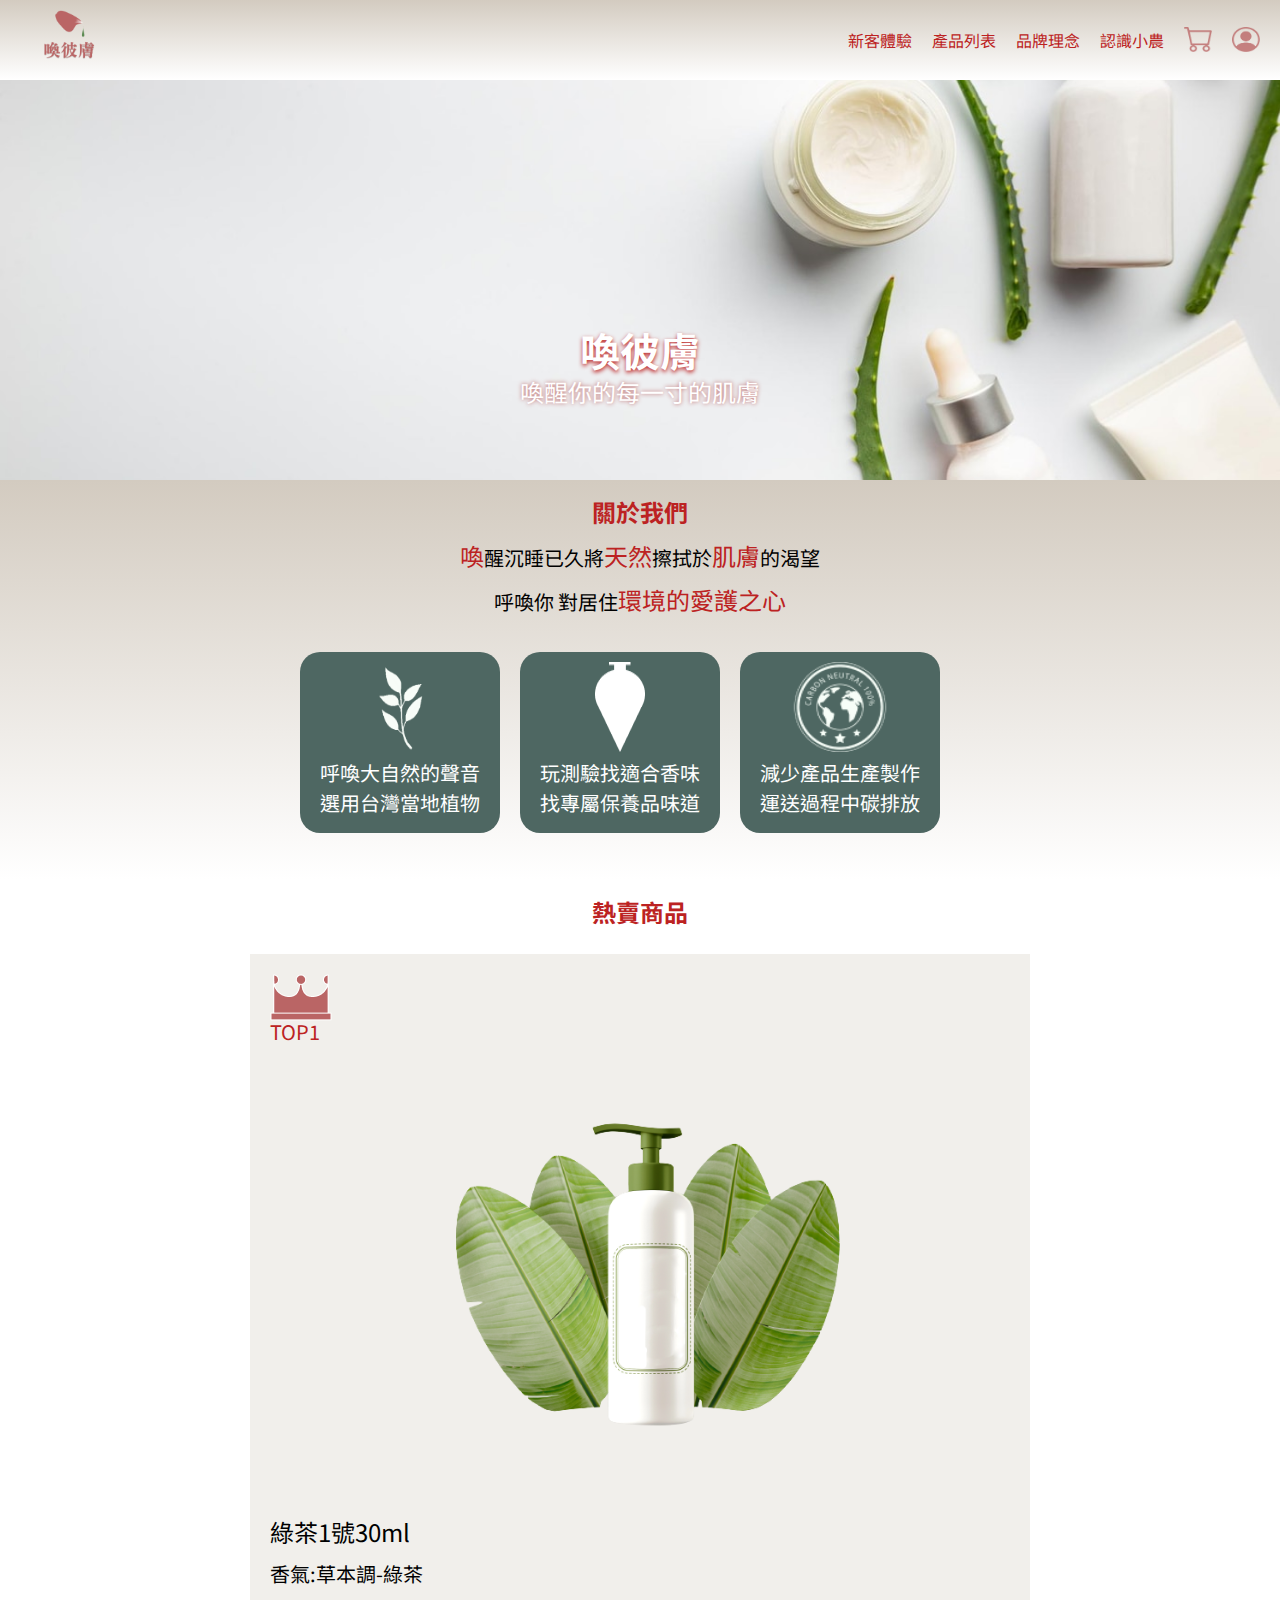
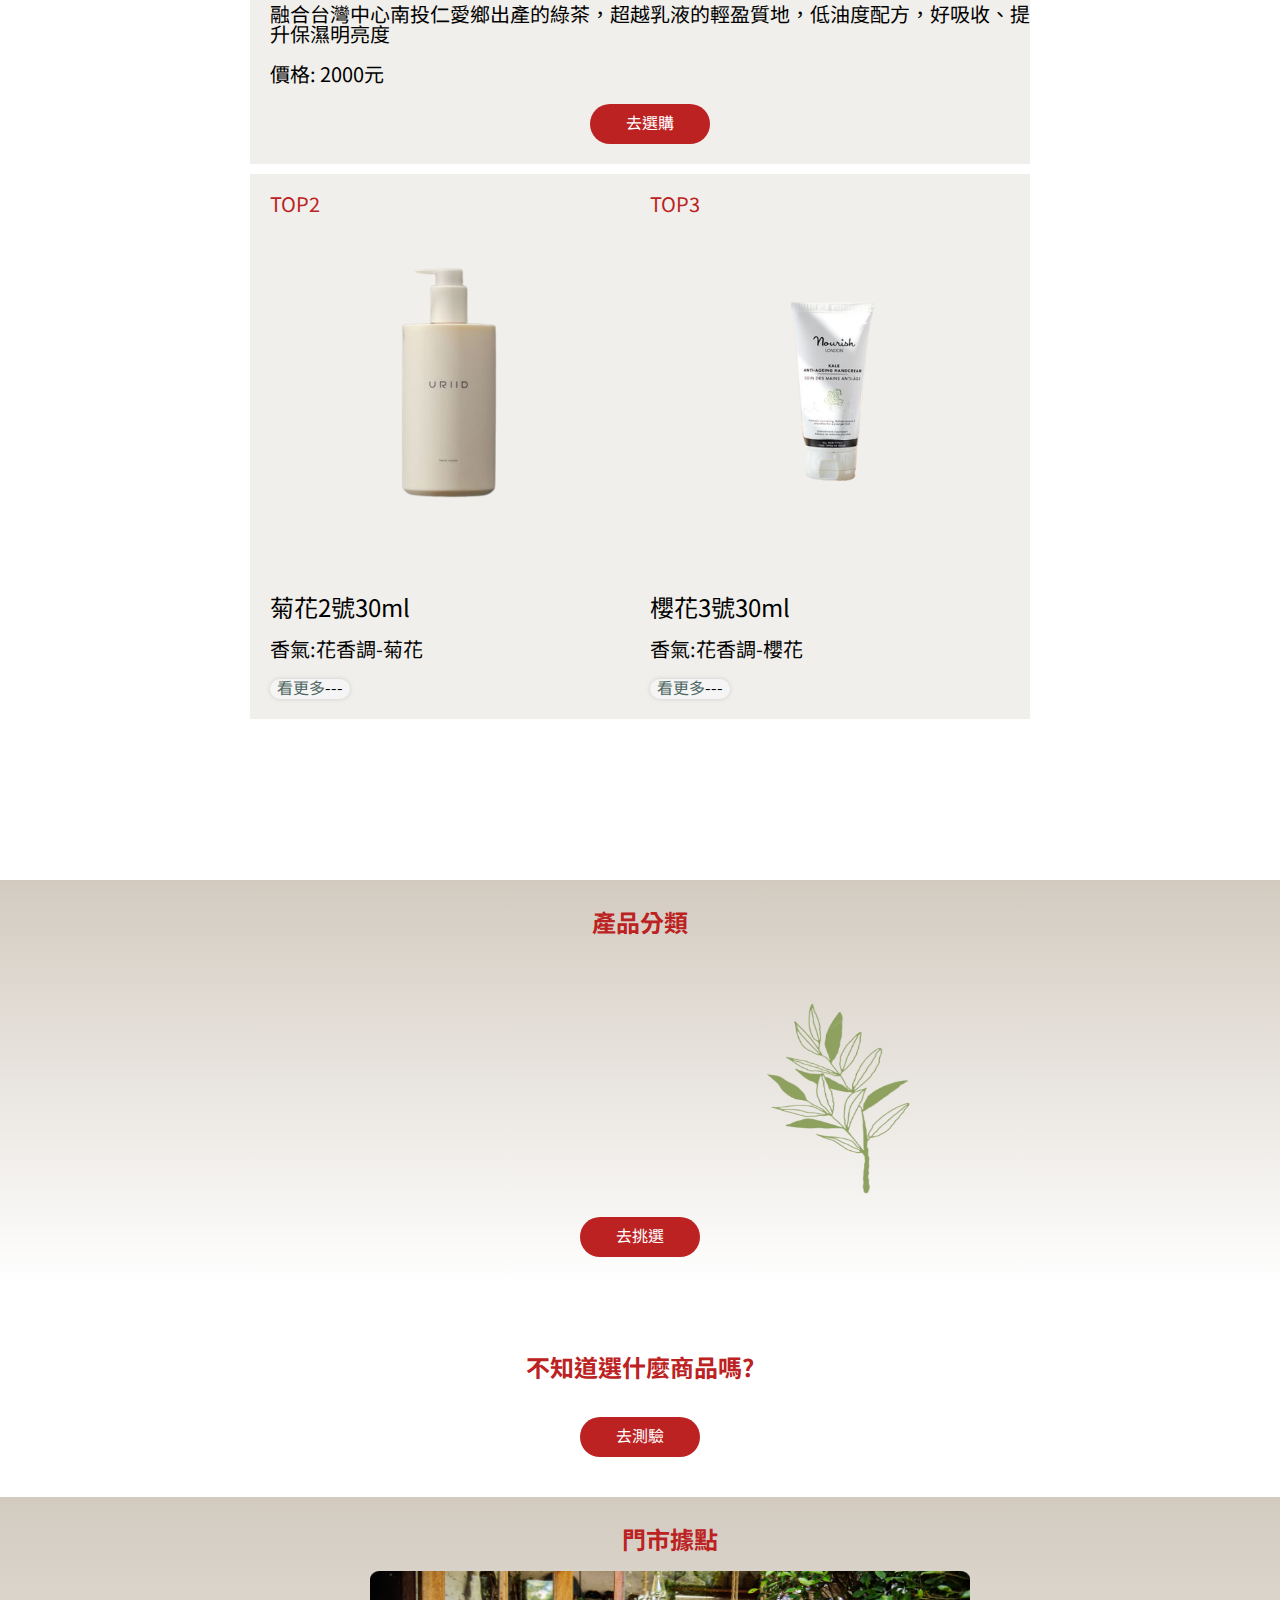
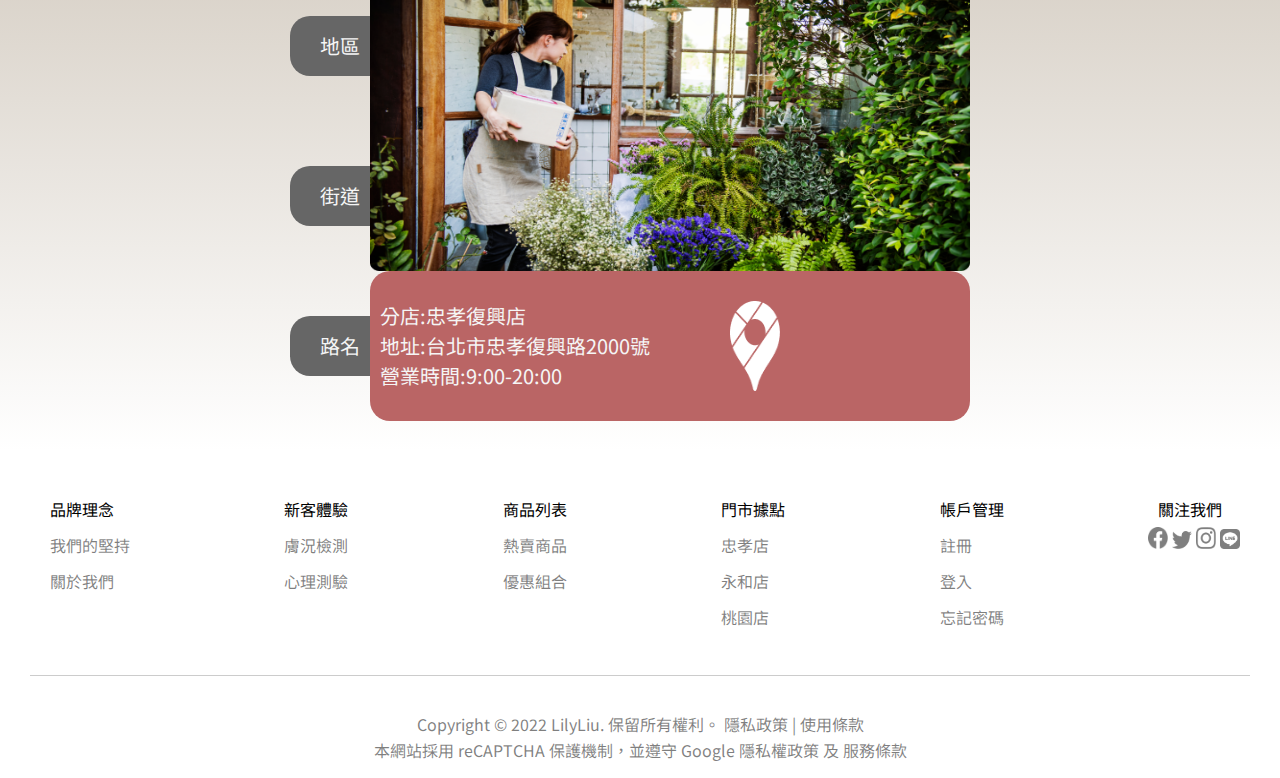
==== index.html @ cbb551f4 "upload index.html again." ====
<!DOCTYPE html>
<html lang="en">
<head>
    <meta charset="UTF-8">
    <meta http-equiv="X-UA-Compatible" content="IE=edge">
    <meta name="viewport" content="width=device-width, initial-scale=1.0">
    <title>喚彼膚|喚醒你的每一寸的肌膚</title>

    <link rel="stylesheet" href="mainpage.css">
    <link rel="stylesheet" href="reset.css">
    <link href="https://cdn.jsdelivr.net/npm/bootstrap@5.2.1/dist/css/bootstrap.min.css" rel="stylesheet" integrity="sha384-iYQeCzEYFbKjA/T2uDLTpkwGzCiq6soy8tYaI1GyVh/UjpbCx/TYkiZhlZB6+fzT" crossorigin="anonymous">
    <link rel="stylesheet" href="https://cdnjs.cloudflare.com/ajax/libs/OwlCarousel2/2.3.4/assets/owl.carousel.min.css" integrity="sha512-tS3S5qG0BlhnQROyJXvNjeEM4UpMXHrQfTGmbQ1gKmelCxlSEBUaxhRBj/EFTzpbP4RVSrpEikbmdJobCvhE3g==" crossorigin="anonymous" referrerpolicy="no-referrer" /> 
    <link rel="stylesheet" href="https://cdnjs.cloudflare.com/ajax/libs/OwlCarousel2/2.3.4/assets/owl.theme.default.min.css" integrity="sha512-OTcub78R3msOCtY3Tc6FzeDJ8N9qvQn1Ph49ou13xgA9VsH9+LRxoFU6EqLhW4+PKRfU+/HReXmSZXHEkpYoOA==" crossorigin="anonymous" referrerpolicy="no-referrer" />
    <link rel="stylesheet" href="css_var.css">
    
   

</head>
<body>
    <!--header-->
    <header class="fixed_header">
        <nav class="nav">
            <div class="nav_menu">
                <ul class="nav_list">
                    <div class="wrap">
                        <a href="mainpage.html" class="nav_logo">
                            <img src="img/mainPage/logo.png" alt="logo"></a>
                    </div>
                    <div class="wrap">
                        <li class="nav_item"><a href="#">新客體驗</a></li>
                        <li class="nav_item"><a href="#">產品列表</a></li>
                        <li class="nav_item"><a href="#">品牌理念</a></li>
                        <li class="nav_item"><a href="#">認識小農</a></li>
                        <li class="nav_item"><a href=""><img src="img/mainPage/cart.png" alt=""></a></li>
                        <li class="nav_item"><a href=""><img src="img/mainPage/member.png" alt=""></a></li>
                    </div>
                </ul>
            </div>
        </nav>
    </header>
    
    <!-- banner-->
    <div class="banner">
        <img src="img/mainPage/banner_1.jpg" alt="banner">
        <h1>喚彼膚</h1>
        <p>喚醒你的每一寸的肌膚</p>
    </div>
    <!-- <div id="carouselExampleControls" class="carousel slide" data-bs-ride="carousel">
        <div class="carousel-inner">
          <div class="carousel-item active">
            <img src="..." class="d-block w-100" alt="...">
          </div>
          <div class="carousel-item">
            <img src="..." class="d-block w-100" alt="...">
          </div>
          <div class="carousel-item">
            <img src="..." class="d-block w-100" alt="...">
          </div>
        </div>
        <button class="carousel-control-prev" type="button" data-bs-target="#carouselExampleControls" data-bs-slide="prev">
          <span class="carousel-control-prev-icon" aria-hidden="true"></span>
          <span class="visually-hidden">Previous</span>
        </button>
        <button class="carousel-control-next" type="button" data-bs-target="#carouselExampleControls" data-bs-slide="next">
          <span class="carousel-control-next-icon" aria-hidden="true"></span>
          <span class="visually-hidden">Next</span>
        </button>
      </div> -->
    <!--about-->
    <article class="about">
        <div class="card_group">
            <div class="cards_title">
                <h2>關於我們</h2>
                <p><span>喚</span>醒沉睡已久將<span>天然</span>擦拭於<span>肌膚</span>的渴望</p>
                <p>呼喚你 對居住<span>環境的愛護之心</span></p>
            </div>
            <div class="cards_details">
                <div class="cards">
                    <img src="img/mainPage/leaf1.png" alt="leaf">
                    <p>呼喚大自然的聲音</p>
                    <p>選用台灣當地植物</p>
                </div>
                <div class="cards">
                    <img src="img/mainPage/bottle.png" alt="bottle">
                    <p>玩測驗找適合香味</p>
                    <p>找專屬保養品味道</p>
                    
                </div>
                <div class="cards">
                    <img src="img/mainPage/carbon_icon.png" alt="carbon_icon">
                    <p>減少產品生產製作</p>
                    <p>運送過程中碳排放</p>
                </div>
            </div>
        </div>
    </article>
    
    <!--best_seller_product-->
    <article class="best_seller_product">
        <div class="product_group">
            <div class="product-title">
                <h2>熱賣商品</h2>
            </div>
            <div class="products">
                <div class="products_item">
                    <div class="product">
                        <div class="top1_pic"><img src="img/mainPage/top1_icon.png" alt=""></div>
                        <span class="tag">TOP1</span>
                        <div class="full_width_product_pic"><img src="img/mainPage/top1_product.png" alt=""></div>
                        <div class="item_text">
                            <div class="text_title">綠茶1號30ml</div>
                            <div class="text_category">香氣:草本調-綠茶</div>
                            <div class="text_description">融合台灣中心南投仁愛鄉出產的綠茶，超越乳液的輕盈質地，低油度配方，好吸收、提升保濕明亮度</div>
                            <div class="price">價格: 2000元</div>
                        </div>
                        <div class="button_primary"><a href="">去選購</a></div>
                    </div>
                </div>
                <div class="products_item wrap">
                    <div class="product">
                        <span class="tag">TOP2</span>
                        <div class="product_pic"><img src="img/mainPage/top2_product.png" alt=""></div>
                        <div class="item_text">
                            <div class="text_title">菊花2號30ml</div>
                            <div class="text_category">香氣:花香調-菊花</div>
                        </div>
                        <div class="button_secondary"><a href="">看更多</a></div>
                    </div>
                    <div class="product">
                        <span class="tag">TOP3</span>
                        <div class="product_pic"><img src="img/mainPage/top3_product.png" alt=""></div>
                        <div class="item_text">
                            <div class="text_title">櫻花3號30ml</div>
                            <div class="text_category">香氣:花香調-櫻花</div>
                        </div>
                        <div class="button_secondary"><a href="">看更多</a></div>
                    </div>
                </div>
            </div>
        </div>
    </article>

    <!--product_category-->
    <section class="category_group">
        <h2 class="category_title">產品分類</h2>
        <div class="product_category">
            <div class="box category_flower">
                <img src="img/mainPage/flower.png" alt="">
                <div class="txt">
                    <a href="mainpage.html">
                        <div class="title">花香調</div>
                        <p>玫瑰花、菊花、櫻花、桂花等等</p>
                    </a>
                </div>
            </div>
            <div class="box category_orange">
                <img src="img/mainPage/orange.png" alt="">
                <div class="txt">
                    <a href="">
                        <div class="title">柑橘調</div>
                        <p>橘子、葡萄柚、佛手柑與檸檬</p>
                    </a>
                </div>
            </div>
            <div class="box category_trunk">
                <img src="img/mainPage/trunk.png" alt="">
                <div class="txt">
                    <a href="">
                        <div class="title">木質調</div>
                        <p>乳香、沒藥、安息香</p>
                    </a>
                 </div>         
           </div>
            <div class="box category_herbal">
                <img src="img/mainPage/herbal.png" alt="">
                <div class="txt">
                    <a href="">
                        <div class="title">草本調</div>
                        <p>迷迭香、玫瑰草、薄荷草等等</p>
                    </a>
                </div>
            </div>
        </div>
        <div class="select">
            <div class="button_primary"><a href="">去挑選</a></div>  
        </div>
    </section>
      <!--product_category_bottomspace-->
    <div class="space">
        <h2>不知道選什麼商品嗎?</h2>  
    </div>
    <!--psychological_test-->
    <div class="owl-carousel owl-theme">
        <div class="item">
            <a href="">
                <img src="img/mainPage/test.jpg" alt="">
                <h3>如果朋友約你出去玩你會選擇?</h3>
            </a>
        </div>
        <div class="item">
            <a href="">
                <img src="img/mainPage/love_people.jpg" alt="">
                <h3>如果要跟喜歡的人出去會想給對方什麼樣的感覺?</h3>
            </a>
        </div>
        <div class="item">
            <a href="">
                <img src="img/mainPage/city_night.jpg" alt="">
            <h3>如果前面一片美景你覺得是看到什麽?</h3>
        </a>
        </div>
    </div>
    <div class="test">
        <div class="button_primary"><a href="">去測驗</a></div> 
    </div>
    <!-- store_location -->
    <div class="store_location_list">
        <h2>門市據點</h2>
        <div class="store_location">
            <div class="tag region">地區</div>
            <div class="tag street">街道</div>
            <div class="tag road">路名</div>
            <div class="pic"><img src="img/mainPage/store_photo.png" alt=""></div>
            <div class="address">
                <div class="wrap">
                    <p>分店:忠孝復興店</p>
                    <p>地址:台北市忠孝復興路2000號</p>
                    <p>營業時間:9:00-20:00</p>
                </div>
                <div class="pic">
                    <img src="img/mainPage/google map.png" alt="">
                </div>
            </div>
        </div>
    </div>

    <!-- footer -->
    <footer>
        <div class="footer_wrap">
            <div class="brand_core">
                <div class="title">品牌理念</div>
                <div class=""><a href="">我們的堅持</a></div>
                <div class=""><a href="">關於我們</a></div>
            </div>
            <div class="new_customer">
                <div class="title">新客體驗</div>
                <div class=""><a href="new_customer_page.html">膚況檢測</a></div>
                <div class=""><a href="new_customer_page.html">心理測驗</a></div>
            </div>
            <div class="product_list">
                <div class="title">商品列表</div>
                <div class=""><a href="">熱賣商品</a></div>
                <div class=""><a href="">優惠組合</a></div>
            </div>
            <div class="store_info">
                <div class="title">門市據點</div>
                <div class=""><a href="">忠孝店</a></div>
                <div class=""><a href="">永和店</a></div>
                <div class=""><a href="">桃園店</a></div>
            </div>
            <div class="account">
                <div class="title">帳戶管理</div>
                <div class=""><a href="">註冊</a></div>
                <div class=""><a href="">登入</a></div>
                <div class=""><a href="">忘記密碼</a></div>
            </div>
            <div class="follow_us">
                <div class="">關注我們</div>
                <img src="img/mainPage/facebook _icon.png">
                <img src="img/mainPage/twitter_ icon.png">
                <img src="img/mainPage/instagram_icon.png">
                <img src="img/mainPage/line_icon.png">
            </div>
        </div>
        <div class="footer2_wrap">
            <span class="copyright">Copyright © 2022 LilyLiu. 保留所有權利。</span>
            <span class="privacy">隱私政策</span>
            <span class="rule">使用條款</span>
            <div class=""><a href="">本網站採用 reCAPTCHA 保護機制，並遵守 Google 隱私權政策 及 服務條款</a></div>
        </div>
    </footer>
    
    
    <script src="https://cdnjs.cloudflare.com/ajax/libs/jquery/3.6.1/jquery.min.js" integrity="sha512-aVKKRRi/Q/YV+4mjoKBsE4x3H+BkegoM/em46NNlCqNTmUYADjBbeNefNxYV7giUp0VxICtqdrbqU7iVaeZNXA==" crossorigin="anonymous" referrerpolicy="no-referrer"></script>

    <script src="https://cdnjs.cloudflare.com/ajax/libs/OwlCarousel2/2.3.4/owl.carousel.min.js" integrity="sha512-bPs7Ae6pVvhOSiIcyUClR7/q2OAsRiovw4vAkX+zJbw3ShAeeqezq50RIIcIURq7Oa20rW2n2q+fyXBNcU9lrw==" crossorigin="anonymous" referrerpolicy="no-referrer"></script>
    
    <script src="https://cdn.jsdelivr.net/npm/bootstrap@5.2.1/dist/js/bootstrap.bundle.min.js" integrity="sha384-u1OknCvxWvY5kfmNBILK2hRnQC3Pr17a+RTT6rIHI7NnikvbZlHgTPOOmMi466C8" crossorigin="anonymous"></script>
    
    <script src="https://cdnjs.cloudflare.com/ajax/libs/popper.js/2.10.2/umd/popper.min.js"></script>
    <script>
        $('.owl-carousel').owlCarousel({
            loop:true,
            margin:10,
            autoplay:true,
            autoplaytimeout:1000,
            nav:false,
            dots:true,
            responsive:{
                0:{
                    items:1
                },
                768:{
                    items:3
                },
                1200:{
                    items:3
                }
            }
        })
    </script>
</body>
</html>
---- mainpage.css ----
/*header*/
.fixed_header{
    width: 100%;
    background-image: linear-gradient(to bottom,#D3CBC0,#FFFFFF) ;
    position: sticky;
    top: 0;
    z-index: 100;
}
.nav{
    display: flex;
    justify-content: center;
    text-align: center;
    margin: 0 auto;
    height: 80px;
}
.nav_logo{
    /* position: absolute;
    top: 0;
    left: 400px; */
    width: 80px;
    height: 80px;
    display: inline-block;
    margin: auto 20px;
}
.nav_logo img{
    width: 80%;
}
.nav_menu{
    width: 100%;
    margin: 0 10px;
}
.nav_list{
    width: 100%;
    display: flex;
    justify-content: space-between;
}
.nav_list .wrap:nth-child(2){
    display: flex;
    justify-content: space-between;
}
.nav_item{
    margin: auto 10px;
    box-sizing: border-box;
    /* line-height: 70px;  */
}
.nav_item a{
    color:var(--nav-font-color) ;
    text-decoration: none;
}
.wrap li:nth-child(5),
.wrap li:nth-child(6){
    /* display: inline-block; */
    margin: auto -10px;
}
.wrap li img{
    width: 40%;
}
/*banner*/
.banner{
    width: 100%;
    position: relative; 
}
.banner img{
    width: 100%;
    height: 400px;
    vertical-align: bottom;
    object-fit: cover;
}
.banner h1{
    text-align: center;
    position: absolute;
    top: 250px;
    left: 0;
    right: 0;
   
    font-size: var(--title-font-size) ;
    color: var(--h1--color);
    text-shadow: var(--h1--text-shadow);
}
.banner p{
    text-align: center;
    position: absolute;
    top: 300px;
    left: 0;
    right: 0;
    font-size: var(--sub-title-font-size);
    color: var(--h1--color);
    text-shadow: var(--p-text-shadow);
}
/*about*/
.about{
    width: 100%; 
    height: 400px;
    background-image: linear-gradient(to bottom,#D3CBC0,#ffffff);
}
.cards_title{
    font-size: var(--sub-title-font-size);
}
.pic img{
    width: 50px;
    height: 50px;
}
.cards_title h2{
    text-align: center;
    font-size:var(--sub-title-font-size);
    color: var(--h2-color);
    padding: 20px;
}
.cards_title p{
    text-align: center;
    font-size: var(--content-font-size);
    margin-bottom: 20px;
}
.cards_title span{
    color: var(--h2-color);
    font-size: var(--sub-title-font-size);
}
.cards_details{
    display: flex;
    width: 720px;
    margin: auto;
    padding: 10px;
    box-sizing: border-box;
}
.cards{
    width: 200px;
    /* border: 1px solid black; */
    text-align: center;
    padding: 10px;
    margin: 10px;
    box-sizing: border-box;

    background-color: var(--cards-bg-color);
    box-shadow: 1px solid #00000080;
    border-radius: 20px;
}
.cards img{
    width: 50px;
    height: 90px;
    margin-bottom: 10px;
}
.cards:nth-child(3) img{
    width: 100px;
    height: 90px;
    margin-bottom: 10px;
}
.cards p{
    font-size: var(--content-font-size);
    margin-bottom: 10px;
    color: #ffffff;
}

/*best-seller-product*/
.best_seller_product{
    background-image:url(img/mainPage/enlighten.jpg);
    height: 1600px;
    vertical-align: bottom;
    object-fit: cover;
}
.product_group{
    background-image:url(img/mainPage/enlighten.jpg);
    vertical-align: bottom;
    object-fit: contain;
}
.product-title h2{
    padding: 20px;
    text-align: center;
    color: var(--h2-color);
    font-size: var(--sub-title-font-size);
    font-weight: bold;
}
.products{
    width: 800px;
    margin: auto;
    overflow: hidden;
}
.products_item{
    margin: 10px;
    padding: 10px;
    /* border: 1px solid black; */
}
.wrap{
    display:flex;
}
.wrap .product{
    flex-grow: 1;
}
.product{
    width: 100%;
    align-items: center;
    margin: 10px;
    /* padding: 30px; */
    /* border: 1px solid black; */
}
.product span{
    display: inline-block;
    text-align: center;
}
.product span{
    color: var(--h2-color);
    font-size: var(--content-font-size);
}
.products_item{
    background-color: var(--product-bg-color);
}
.product .item_text{
    font-size: var(--content-font-size);
}
.full_width_product_pic{
    width: 400px;
    margin: 0 auto;
}
.full_width_product_pic img{
   width: 100%;
}
.product_pic img{
    width: 100%;
    /* padding-left: 50px; */
    /* margin-left: 50px; */
}
.item_text{
    margin: 20px 0;
    
}
.text_title{
    font-size: var(--sub-title-font-size);
    margin: 20px 0;
}
.text_category{
    margin-bottom: 20px;
}
.text_description{
    margin-bottom: 20px;
}

.button_secondary::after{
    content: "---";
}

/* category_group */
.category_group{
    width: 100%;
    background-image: linear-gradient(to bottom,#D3CBC0,#ffffff);
}
.category_group h2{
    text-align: center;
    padding: 30px 0 0;
    color: var(--h2-color);
    font-size: var(--sub-title-font-size);
    font-weight: bold;
}
.product_category{
    max-width: 800px;
    display: flex;
    justify-content: center;
    flex-wrap: wrap;
    margin: auto;
}
.product_category .box{
    position: relative;
}
.box img{
    width: 50%;
    object-fit: cover;
}
.product_category .category_flower,
.product_category .category_orange,
.product_category .category_trunk,
.product_category .category_herbal
{
    width: 360px;
    margin: 20px auto;
    display: flex;
    justify-content: center;
}

.box .txt{
    position: absolute;
    top: 0;
    bottom: 0;
    left: 0;
    right: 0;
    margin: auto;
    padding: 20px;
    background-color: rgba(0,0,0,.5);
    display: flex;
    flex-direction: column;
    justify-content: center;
    text-align: center;
    opacity: 0;
    border-radius: 50%;
}
.box .txt .title{
    font-size: var(--sub-title-font-size);
    margin-bottom: 20px;
    color: var(--p-color);
}
.box .txt p{
    color: #ccc;
}
.box:hover .txt{
    opacity: 1;
}
.select{
    padding-bottom: 30px;
}
/*product_category_bottomspace*/
.space{
    width: 100%;
    background-image: url(img/mainPage/enlighten.jpg);
    height: 100px; 
    padding-top: 30px;
    text-align: center;
    display: flex;
    justify-content: center;
    align-items: center;
}
.space h2{
    font-size: var(--sub-title-font-size);
    color: var(--h2-color);
   
}
/*psychological_test*/
.owl-carousel{
    background-image: url(img/mainPage/enlighten.jpg);
    object-fit: cover;
    /* padding: 10px; */
}
.owl-carousel .item h3{
    font-size: 16px;
    text-align: center;
    color: #4E6762;
    font-weight: normal;
    margin: 10px;
}
.test{
    background-image: url(img/mainPage/enlighten.jpg);
    height: 80px;
}
/* store_location */
.store_location_list{
    width: 100%;
    background-image: linear-gradient(to bottom,#D3CBC0,#ffffff);
    padding: 30px;
    margin: auto;
}
.store_location {
    max-width: 800px;
    margin: auto;
    display: grid;
    grid-template-columns: 100px 300px 300px ;
    grid-template-rows: 150px 150px 150px;
}
.store_location .tag{
    width: 100px;
    height: 60px;
    background-color: #666;
    text-align: center;
    margin: auto 20px;
    line-height: 60px;
    border-radius: 20px;
    color: #f5f5f5;
    font-size: var(--content-font-size);
    
}
.store_location .region{
    grid-column: 1/2;
    grid-row: 1/2;
}
.store_location .street{
    grid-column: 1/2;
    grid-row: 2/3;
}
.store_location .road{
    grid-column: 1/2;
    grid-row: 3/4;
}
.store_location .pic{
    width: 100%;
    grid-column: 2/4;
    grid-row: 1/3;
}
.store_location .pic img{
    width: 100%;
    height: 100%;
}
.store_location .address{
    grid-column: 2/4;
    grid-row: 3/4;
}
.address{
    width: 100%;
    /* width: 100%; */
    display: flex;
    flex-direction: column;
    justify-content: center;
    background-color: var(--box-bg-color);
    text-align: left;
    border-radius: 20px;
    position: relative;
}
.address .wrap{
    display: block;
}
.address .pic{
    position: absolute;
    top: 20%;
    left: 60%;
    right: 0;
    width: 50px;
    height: 90px;
}
.address p{
    margin: 10px;
    font-size: var(--content-font-size);
    color: #f5f5f5;
}
.store_location_list h2{
    text-align: center;
    color: var(--h2-color);
    font-size: var(--sub-title-font-size);
    font-weight: bold;
    margin-bottom: 20px;
}

/* footer */

.footer_wrap{
    display: flex;
    justify-content: space-between;
    margin: 30px;
    border-bottom: 1px solid #ccc;
    padding-bottom: 30px;
}
.footer_wrap a{
    color: #00000080;
}
.privacy:after{
    content: " | ";
}
.footer2_wrap,
.footer2_wrap a{
    display: block;
    color: #00000080;
    text-align: center;
    padding: 10px;
}
.follow_us img{
    width: 20px;
}
.footer_wrap div{
    padding: 10px;
}
---- css_var.css ----
@import url('https://fonts.googleapis.com/css2?family=Noto+Sans+TC:wght@100;300;400;500;700;900&display=swap');

*{
    /* font_size */
    --title-font-size : 40px;
    --sub-title-font-size : 24px;
    --content-font-size: 20px;
    --content-small-font-size: 16px;
    
    /*letter_space*/
    --ch-letter_space: 10%;

    /*line-height*/
    --ch-line-height: 120%;

    /*bg-color*/
    --bg-color: #D3CBC0;
    --cards-bg-color: #4E6762;
    --breadcrumb-bg-color: #4E6762;
    --product-bg-color: #D3CBC050;
    --box-bg-color:#BA6565;
    --upload-bg-color: #aaa;

    /*font-color*/
    --nav-font-color: #BC2222;
    --h1--color: #ffffff;
    --h1--text-shadow: 0 2px 4px #BC2222;
    --p-color: #f5f5f5;
    --p-text-shadow: 0 0px 4px #BA6565;
    --h2-color: #BC2222;
    --card-box-shadow: 0px 0px 5px rgba(0,0,0,.5);

      /*not-important-color*/
    --breadcrumb-color: #f5f5f5;
    --hover-color:#FFBA00;

    /*tag-color*/
    --tag-color:#E4DFD8;
}
/*思源體*/
body{
    font-family: 'Noto Sans TC', sans-serif;
}
/*btn*/
.button_primary{
  text-align: center;
  width: 100px;
  height: 20px;
  background-color: var(--h2-color);
  border-radius: 20px;
  margin: 0 auto;
  text-decoration: none;
  padding: 10px;
}
.button_primary a{
  color: #ffffff;
}
.button_secondary{
  width: 80px;
  height: 20px;
  text-align: center;
  background-color: var(--p-color);
  box-shadow: 0 0 4px #ccc;
  border-radius: 20px;
}
.button_secondary a{
  color: #4E6762;
}
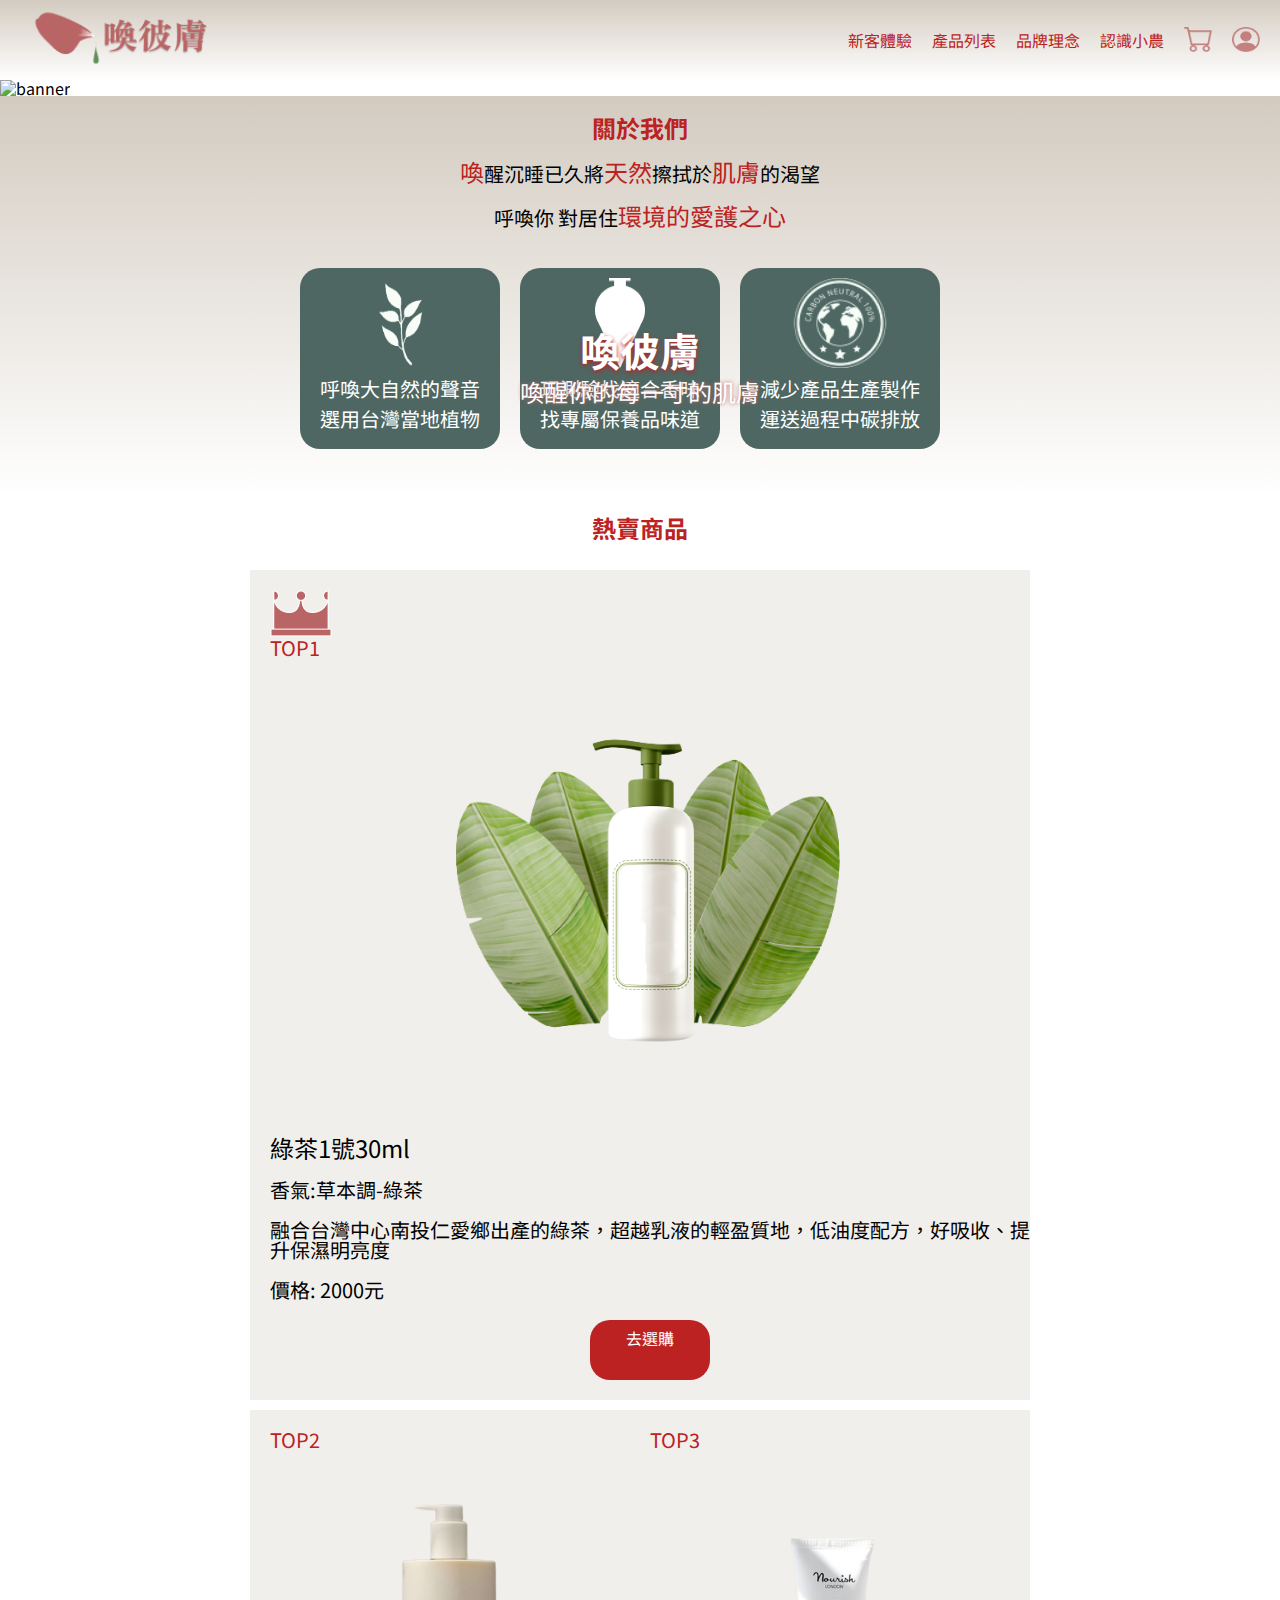
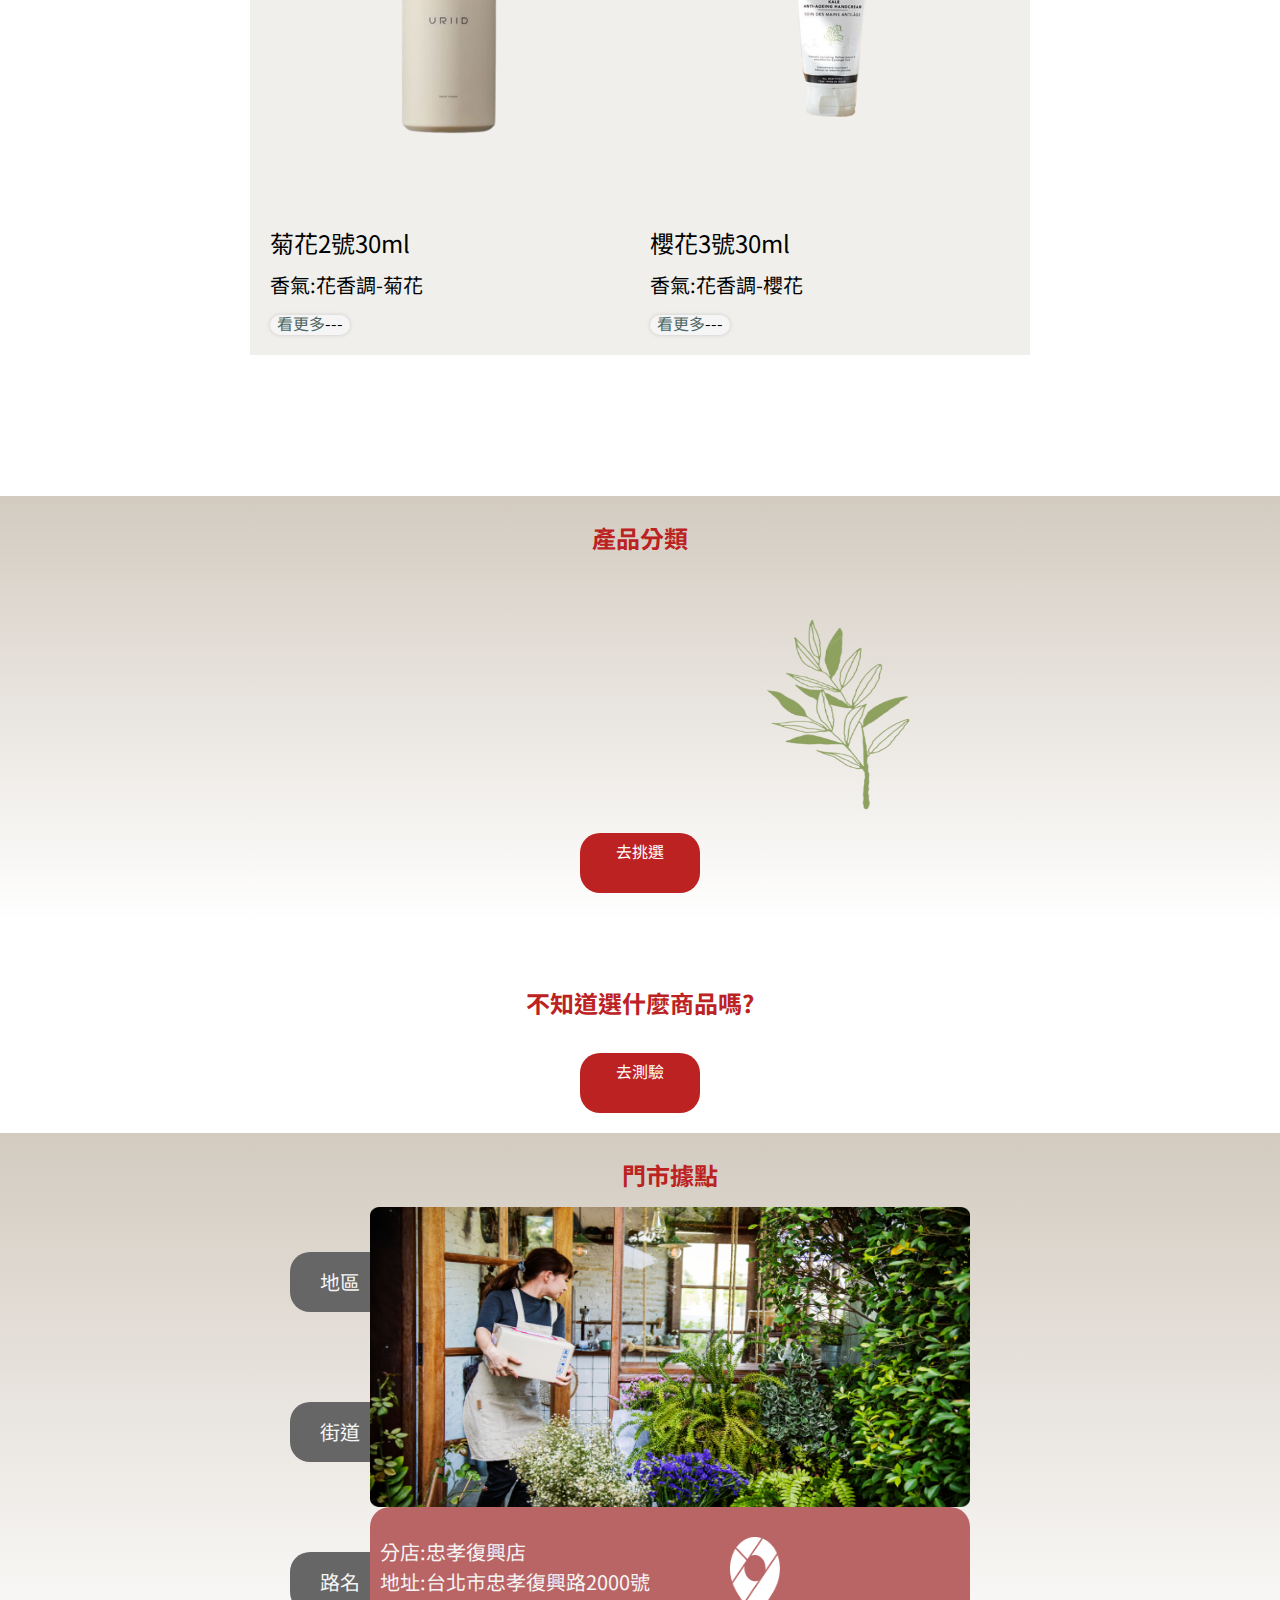
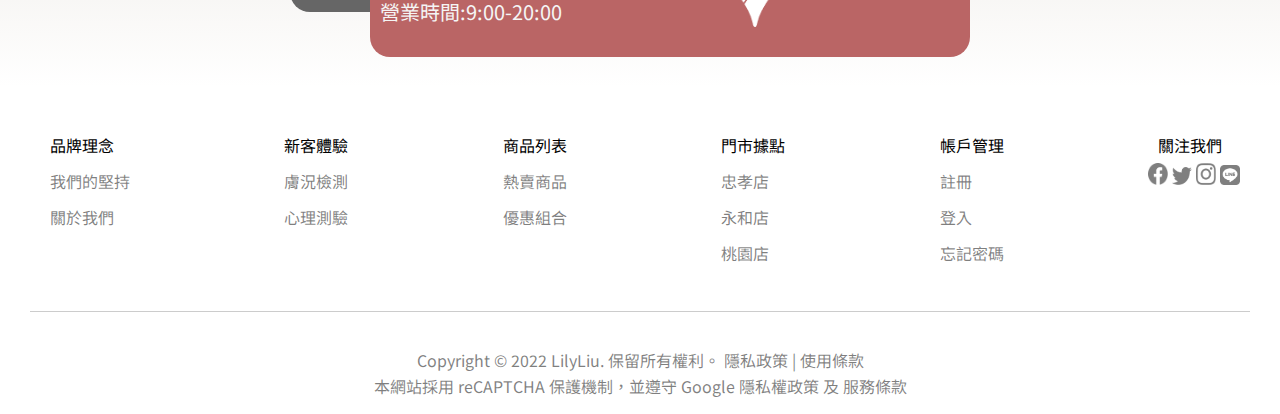
==== commit 40fb15b5: "modify logo size btn_primary height style" ====
--- a/index.html
+++ b/index.html
@@ -23,11 +23,11 @@
             <div class="nav_menu">
                 <ul class="nav_list">
                     <div class="wrap">
-                        <a href="mainpage.html" class="nav_logo">
+                        <a href="index.html" class="nav_logo">
                             <img src="img/mainPage/logo.png" alt="logo"></a>
                     </div>
                     <div class="wrap">
-                        <li class="nav_item"><a href="#">新客體驗</a></li>
+                        <li class="nav_item"><a href="new_customer_page.html">新客體驗</a></li>
                         <li class="nav_item"><a href="#">產品列表</a></li>
                         <li class="nav_item"><a href="#">品牌理念</a></li>
                         <li class="nav_item"><a href="#">認識小農</a></li>
@@ -41,7 +41,7 @@
     
     <!-- banner-->
     <div class="banner">
-        <img src="img/mainPage/banner_1.jpg" alt="banner">
+        <img src="img/mainPage/clean_bg.jpg" alt="banner">
         <h1>喚彼膚</h1>
         <p>喚醒你的每一寸的肌膚</p>
     </div>
--- a/mainpage.css
+++ b/mainpage.css
@@ -18,13 +18,13 @@
     /* position: absolute;
     top: 0;
     left: 400px; */
-    width: 80px;
+    width: 200px;
     height: 80px;
     display: inline-block;
     margin: auto 20px;
 }
 .nav_logo img{
-    width: 80%;
+    width: 100%;
 }
 .nav_menu{
     width: 100%;
--- a/css_var.css
+++ b/css_var.css
@@ -45,7 +45,7 @@
 .button_primary{
   text-align: center;
   width: 100px;
-  height: 20px;
+  height: 40px;
   background-color: var(--h2-color);
   border-radius: 20px;
   margin: 0 auto;
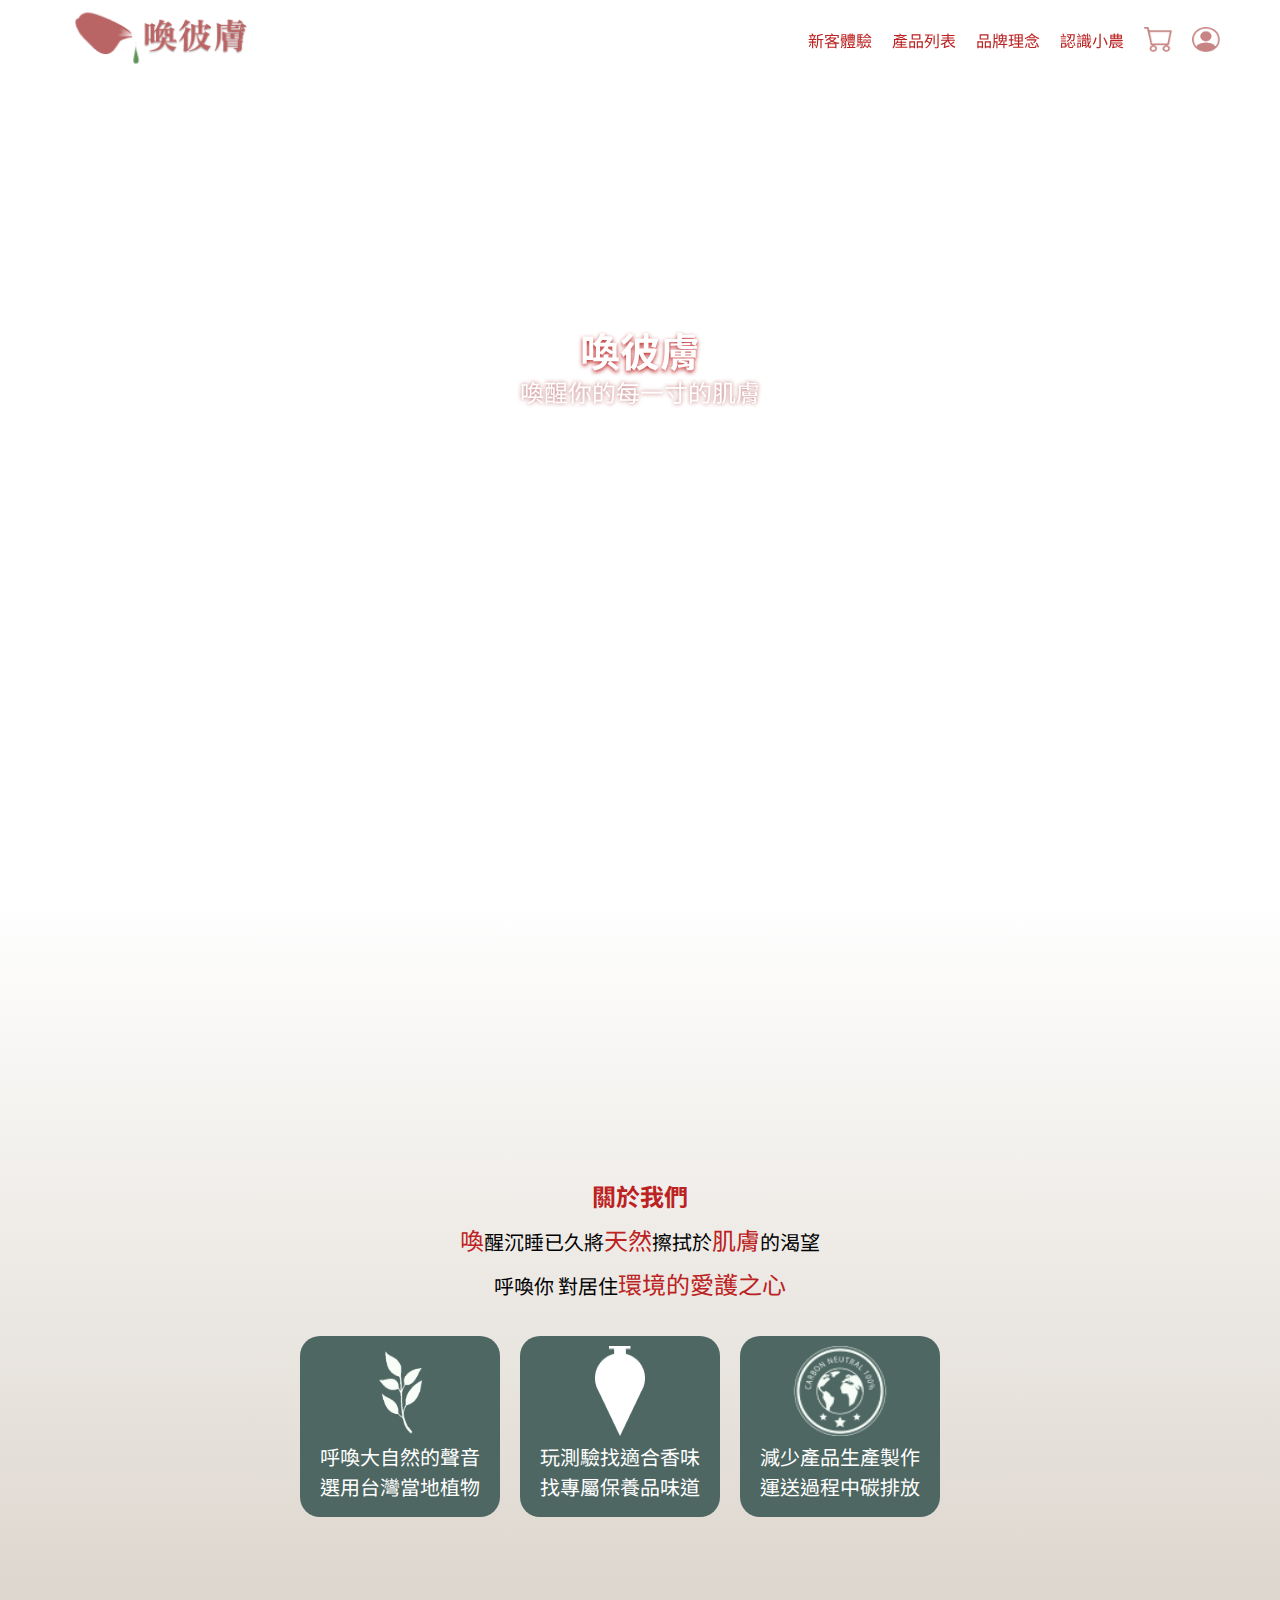
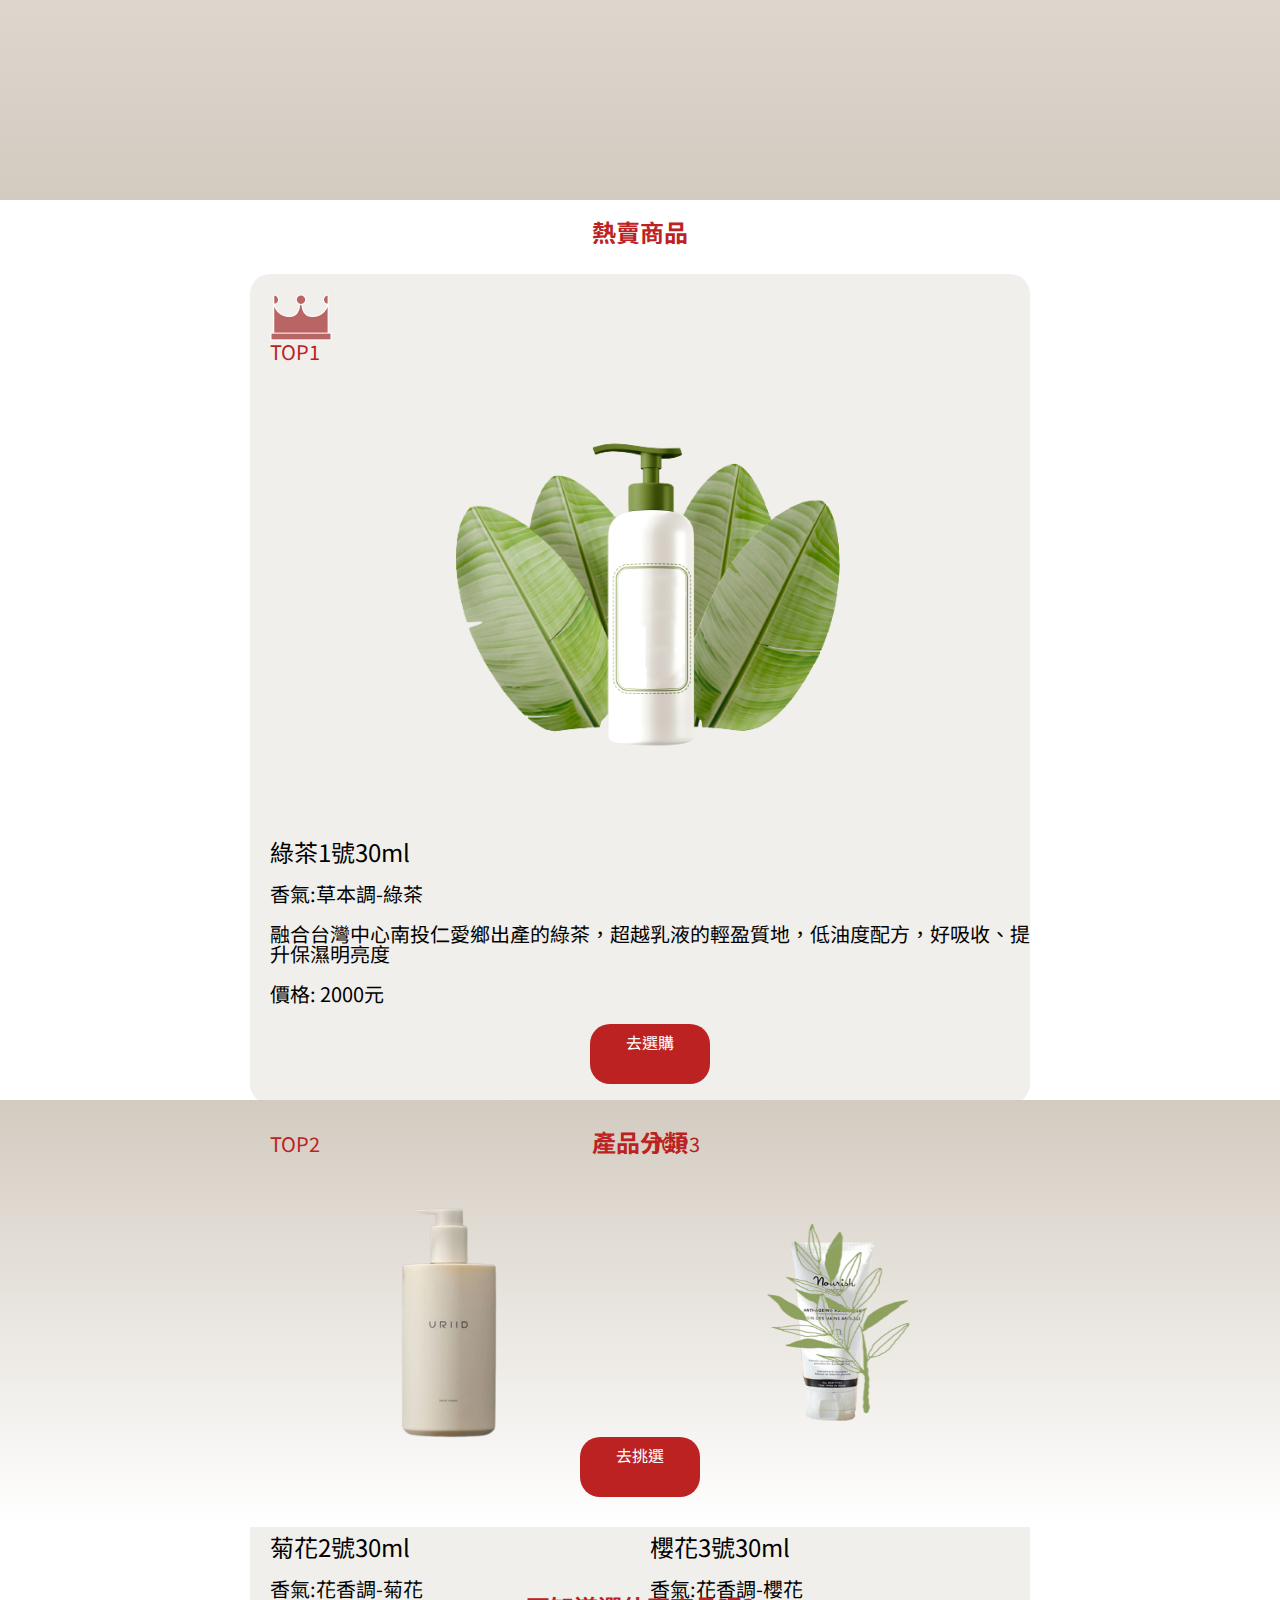
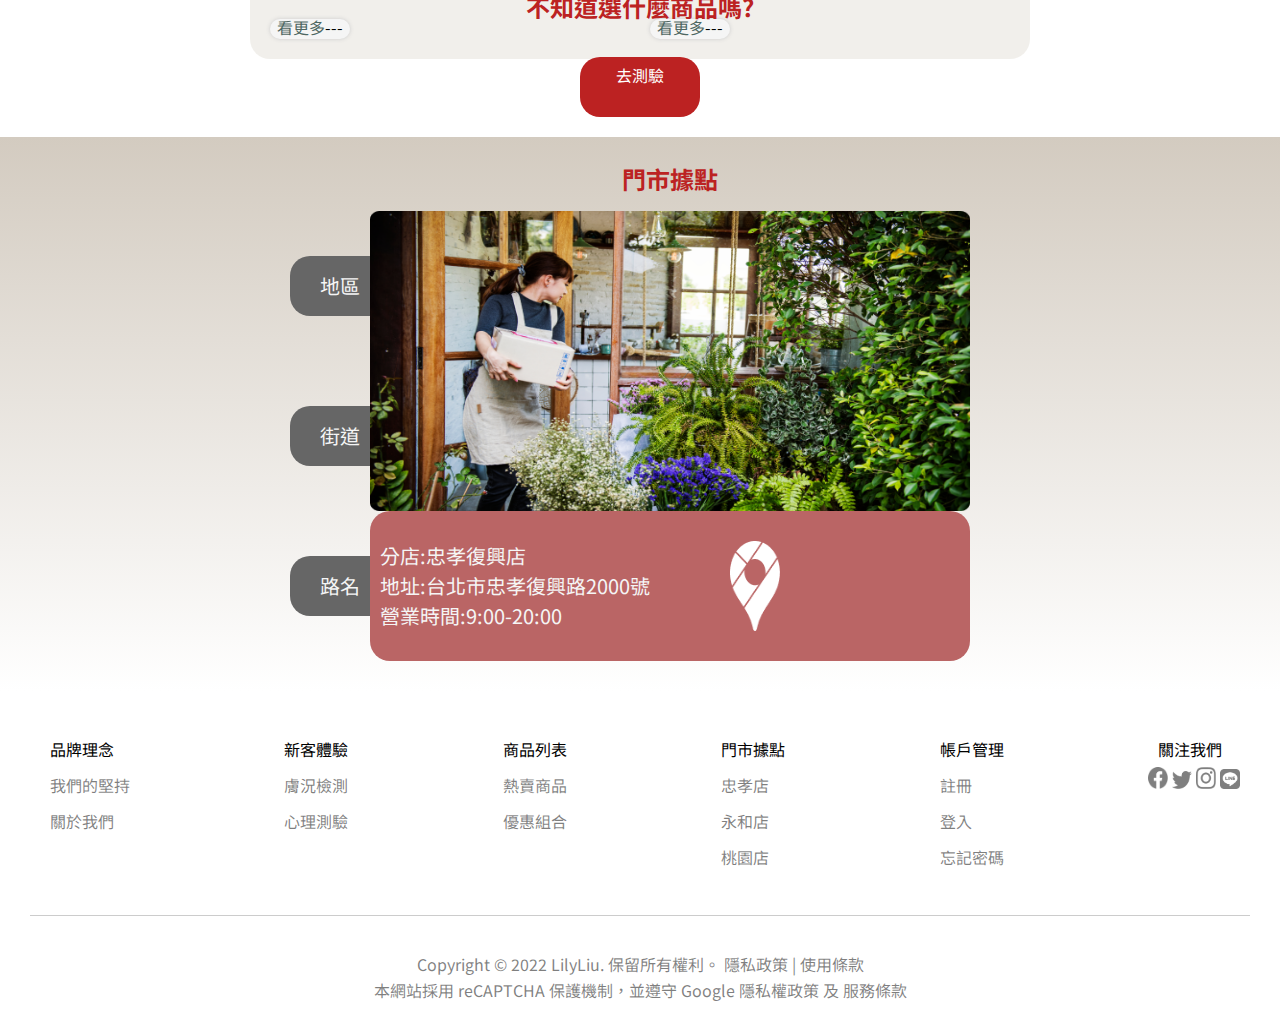
==== commit 0c6fecf4: "header and banner bg combine." ====
--- a/index.html
+++ b/index.html
@@ -18,7 +18,7 @@
 </head>
 <body>
     <!--header-->
-    <header class="fixed_header">
+    <header class="header">
         <nav class="nav">
             <div class="nav_menu">
                 <ul class="nav_list">
@@ -37,14 +37,12 @@
                 </ul>
             </div>
         </nav>
+        <!-- banner-->
+        <div class="banner">
+            <h1>喚彼膚</h1>
+            <p>喚醒你的每一寸的肌膚</p>
+        </div>    
     </header>
-    
-    <!-- banner-->
-    <div class="banner">
-        <img src="img/mainPage/clean_bg.jpg" alt="banner">
-        <h1>喚彼膚</h1>
-        <p>喚醒你的每一寸的肌膚</p>
-    </div>
     <!-- <div id="carouselExampleControls" class="carousel slide" data-bs-ride="carousel">
         <div class="carousel-inner">
           <div class="carousel-item active">
--- a/mainpage.css
+++ b/mainpage.css
@@ -1,13 +1,16 @@
 
 /*header*/
-.fixed_header{
-    width: 100%;
-    background-image: linear-gradient(to bottom,#D3CBC0,#FFFFFF) ;
+header{
+    width: 100%;
+    background-image: url(img/mainPage/clean_bg.jpg);
+    background-position: 75% 75%;
+    background-repeat: no-repeat;
+    height:100vh;
+}
+.nav{
     position: sticky;
     top: 0;
-    z-index: 100;
-}
-.nav{
+    max-width: 1200px;
     display: flex;
     justify-content: center;
     text-align: center;
@@ -61,12 +64,12 @@
     width: 100%;
     position: relative; 
 }
-.banner img{
-    width: 100%;
-    height: 400px;
+/* .banner img{
+    width: 100%;
+    height: 600px;
     vertical-align: bottom;
     object-fit: cover;
-}
+} */
 .banner h1{
     text-align: center;
     position: absolute;
@@ -91,8 +94,12 @@
 /*about*/
 .about{
     width: 100%; 
-    height: 400px;
-    background-image: linear-gradient(to bottom,#D3CBC0,#ffffff);
+    height: 100vh;
+    background-image: linear-gradient(to top,#D3CBC0,#ffffff);
+    object-fit: cover;
+    display: flex;
+    justify-content: center;
+    align-items: center;
 }
 .cards_title{
     font-size: var(--sub-title-font-size);
@@ -153,13 +160,13 @@
 
 /*best-seller-product*/
 .best_seller_product{
-    background-image:url(img/mainPage/enlighten.jpg);
-    height: 1600px;
-    vertical-align: bottom;
-    object-fit: cover;
+
+
 }
 .product_group{
-    background-image:url(img/mainPage/enlighten.jpg);
+    width: 100%;
+    height: 100vh;
+    background-image:url(img/mainPage/banner3.jpg);
     vertical-align: bottom;
     object-fit: contain;
 }
@@ -203,6 +210,7 @@
 }
 .products_item{
     background-color: var(--product-bg-color);
+    border-radius: 20px;
 }
 .product .item_text{
     font-size: var(--content-font-size);
@@ -289,7 +297,8 @@
     justify-content: center;
     text-align: center;
     opacity: 0;
-    border-radius: 50%;
+    border-radius: 20px;
+    transition: opacity .5s;
 }
 .box .txt .title{
     font-size: var(--sub-title-font-size);
--- a/css_var.css
+++ b/css_var.css
@@ -17,7 +17,7 @@
     --bg-color: #D3CBC0;
     --cards-bg-color: #4E6762;
     --breadcrumb-bg-color: #4E6762;
-    --product-bg-color: #D3CBC050;
+    --product-bg-color:  #D3CBC050;
     --box-bg-color:#BA6565;
     --upload-bg-color: #aaa;
 
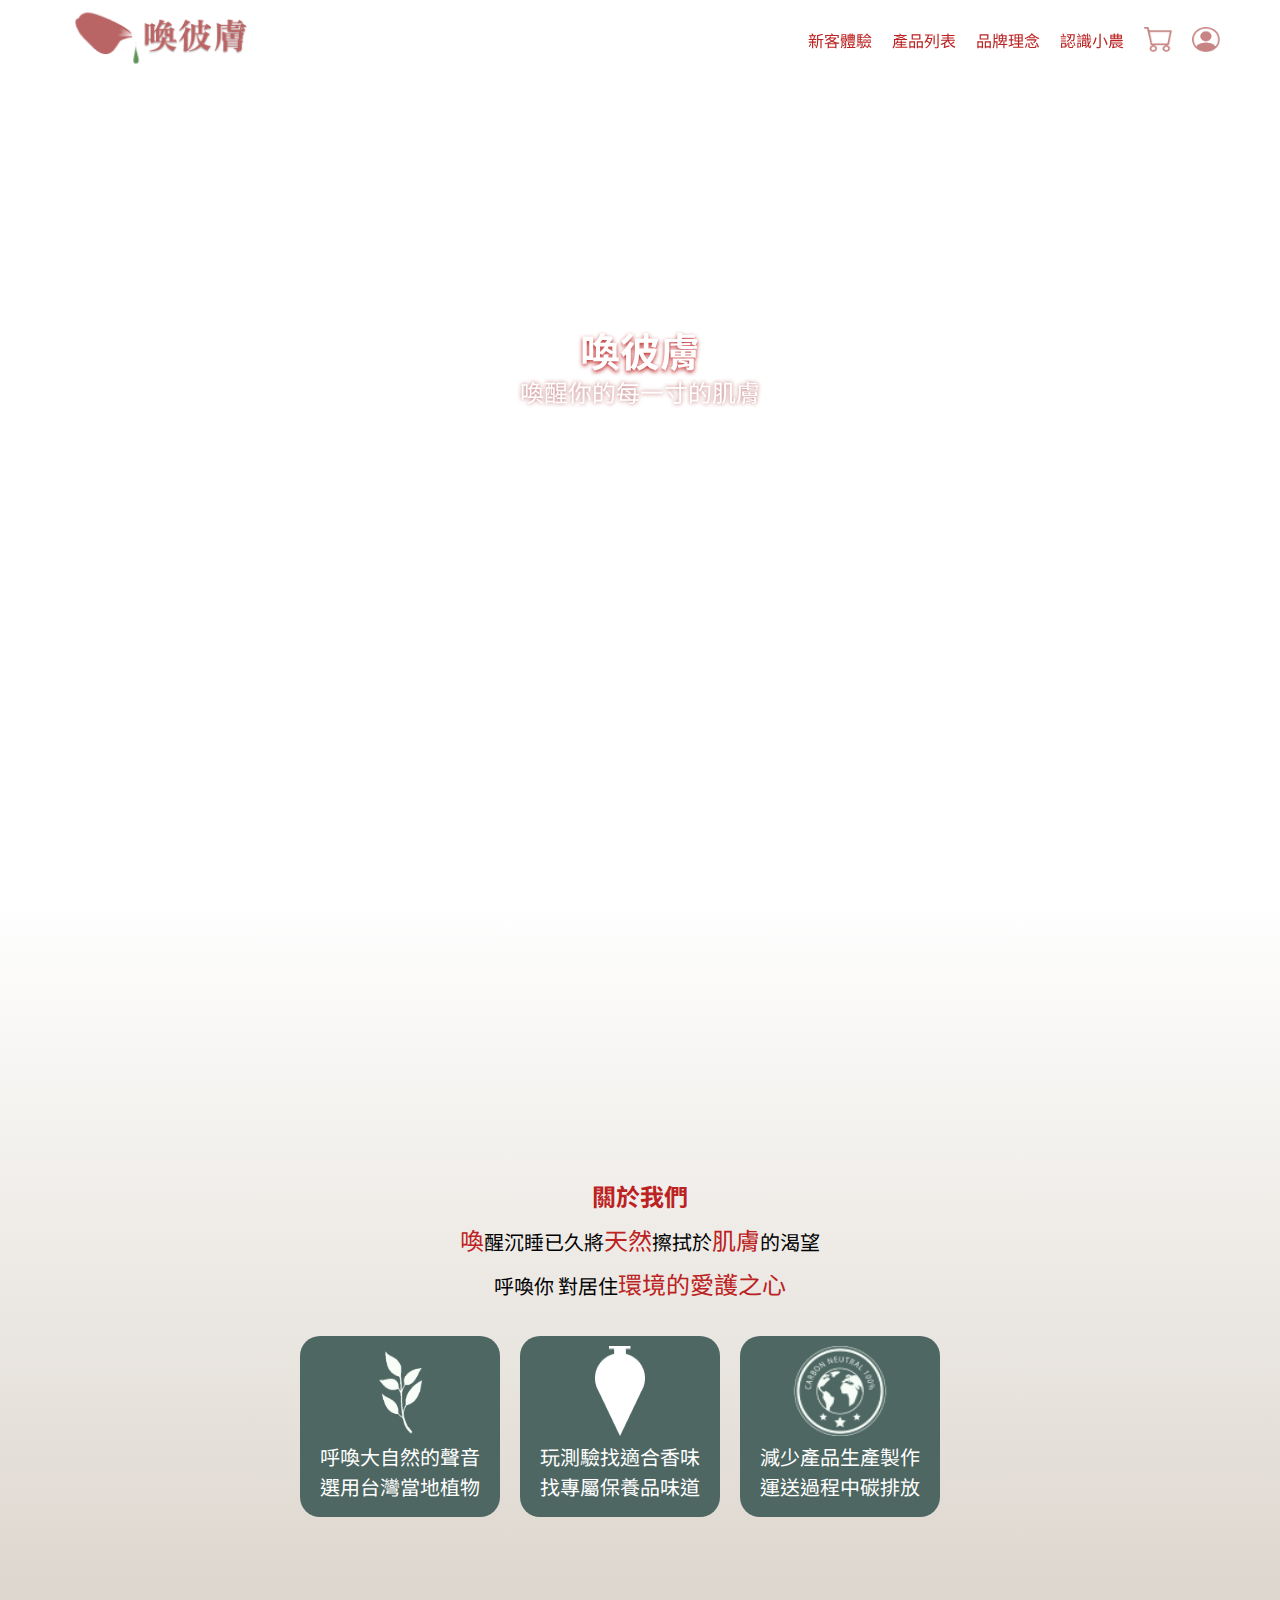
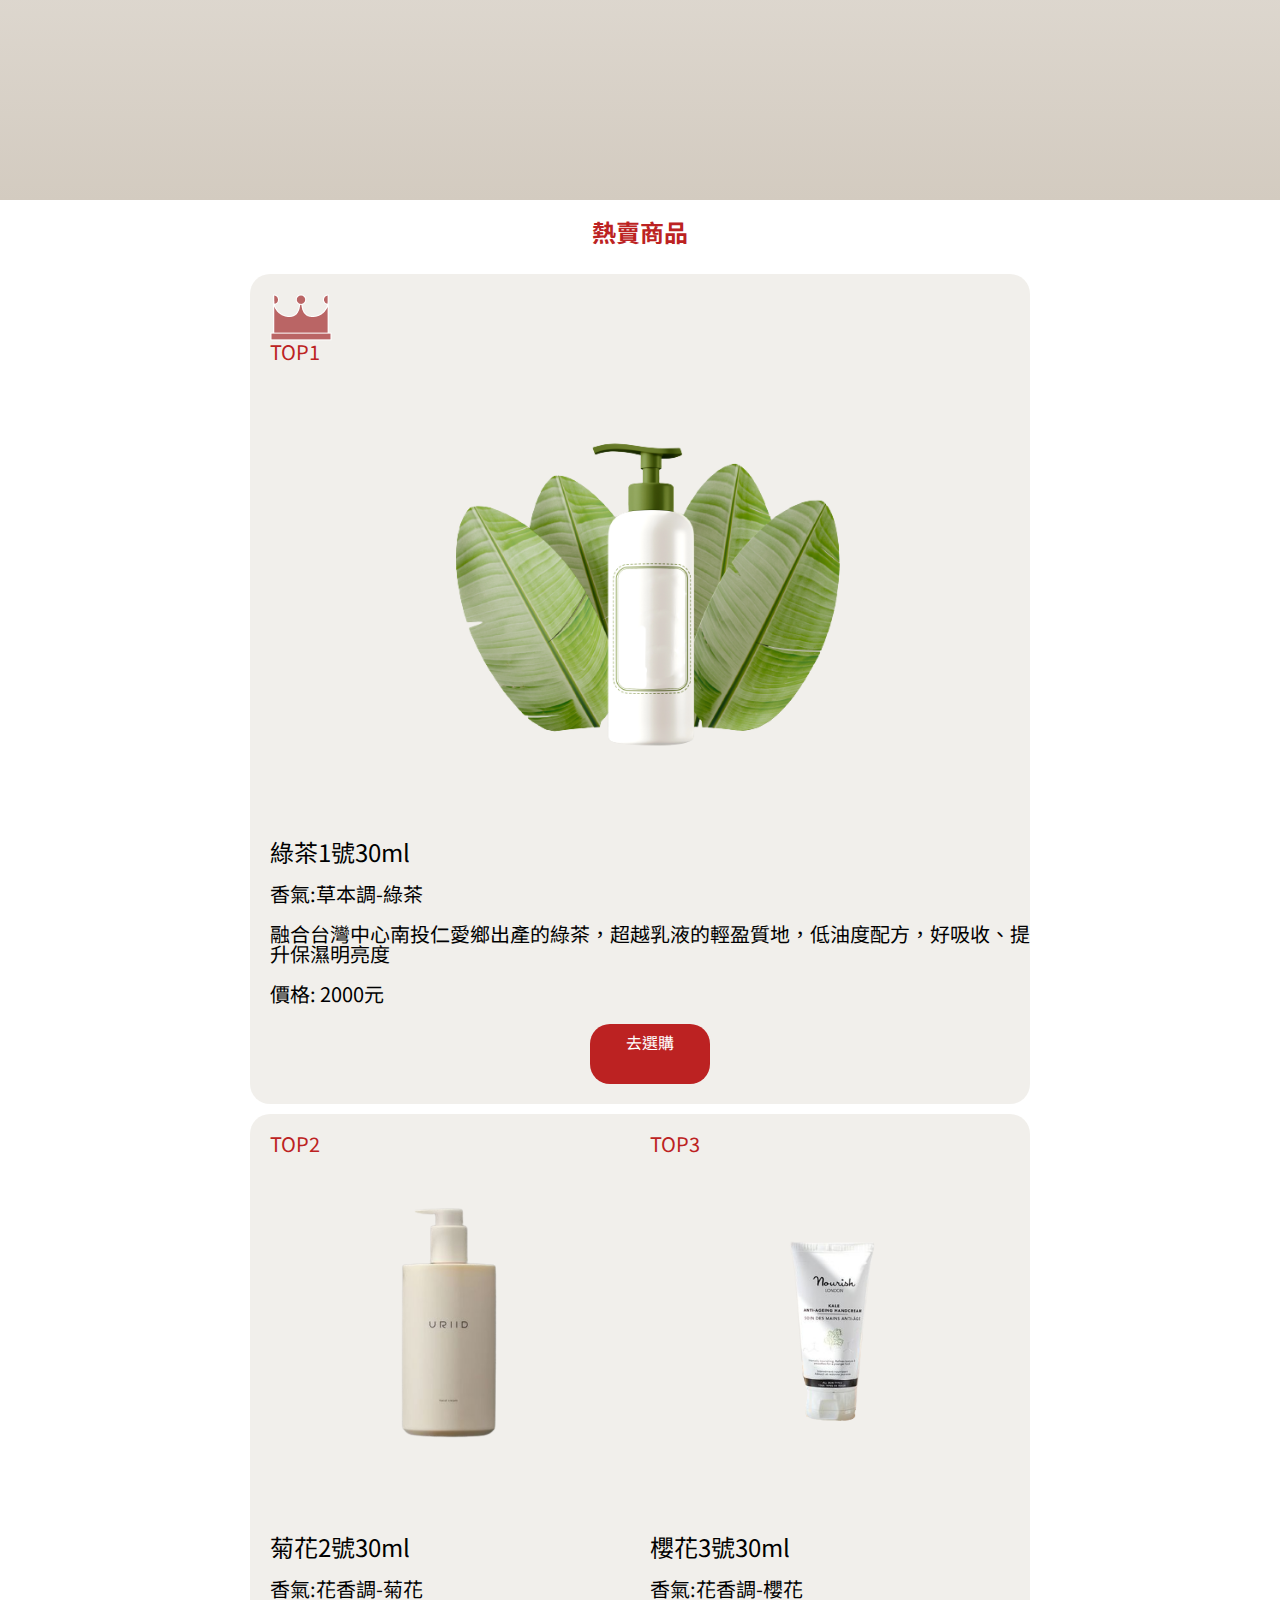
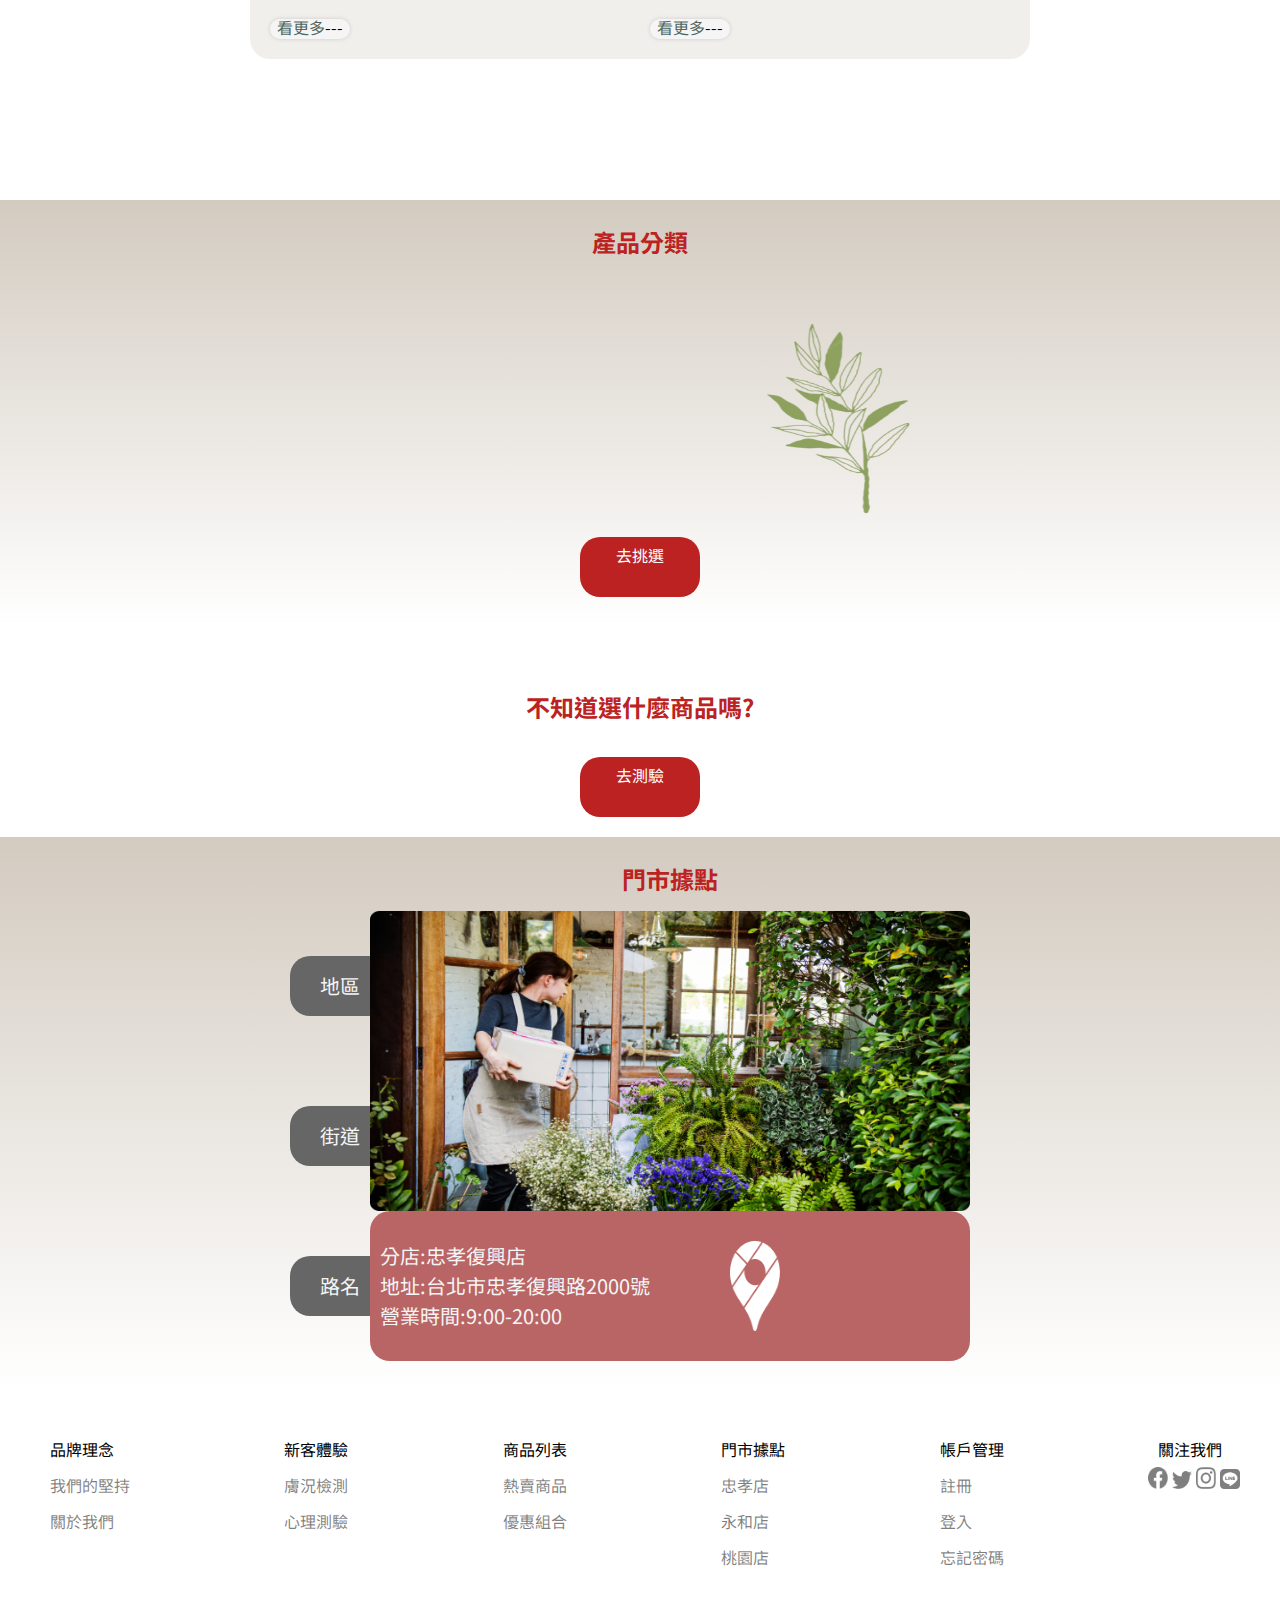
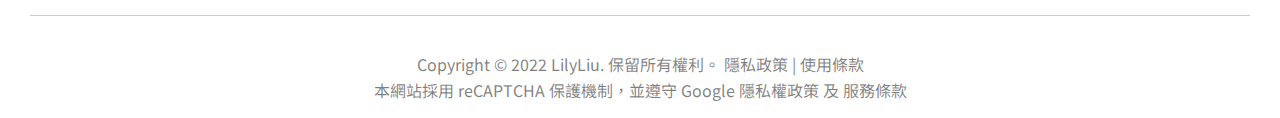
==== commit 796eb19a: "upload new version again(refresh banner bg)" ====
--- a/index.html
+++ b/index.html
@@ -5,9 +5,8 @@
     <meta http-equiv="X-UA-Compatible" content="IE=edge">
     <meta name="viewport" content="width=device-width, initial-scale=1.0">
     <title>喚彼膚|喚醒你的每一寸的肌膚</title>
-
+    <link rel="stylesheet" href="reset.css">
     <link rel="stylesheet" href="mainpage.css">
-    <link rel="stylesheet" href="reset.css">
     <link href="https://cdn.jsdelivr.net/npm/bootstrap@5.2.1/dist/css/bootstrap.min.css" rel="stylesheet" integrity="sha384-iYQeCzEYFbKjA/T2uDLTpkwGzCiq6soy8tYaI1GyVh/UjpbCx/TYkiZhlZB6+fzT" crossorigin="anonymous">
     <link rel="stylesheet" href="https://cdnjs.cloudflare.com/ajax/libs/OwlCarousel2/2.3.4/assets/owl.carousel.min.css" integrity="sha512-tS3S5qG0BlhnQROyJXvNjeEM4UpMXHrQfTGmbQ1gKmelCxlSEBUaxhRBj/EFTzpbP4RVSrpEikbmdJobCvhE3g==" crossorigin="anonymous" referrerpolicy="no-referrer" /> 
     <link rel="stylesheet" href="https://cdnjs.cloudflare.com/ajax/libs/OwlCarousel2/2.3.4/assets/owl.theme.default.min.css" integrity="sha512-OTcub78R3msOCtY3Tc6FzeDJ8N9qvQn1Ph49ou13xgA9VsH9+LRxoFU6EqLhW4+PKRfU+/HReXmSZXHEkpYoOA==" crossorigin="anonymous" referrerpolicy="no-referrer" />
--- a/mainpage.css
+++ b/mainpage.css
@@ -159,13 +159,9 @@
 }
 
 /*best-seller-product*/
-.best_seller_product{
-
-
-}
 .product_group{
     width: 100%;
-    height: 100vh;
+    height: 1600px;
     background-image:url(img/mainPage/banner3.jpg);
     vertical-align: bottom;
     object-fit: contain;
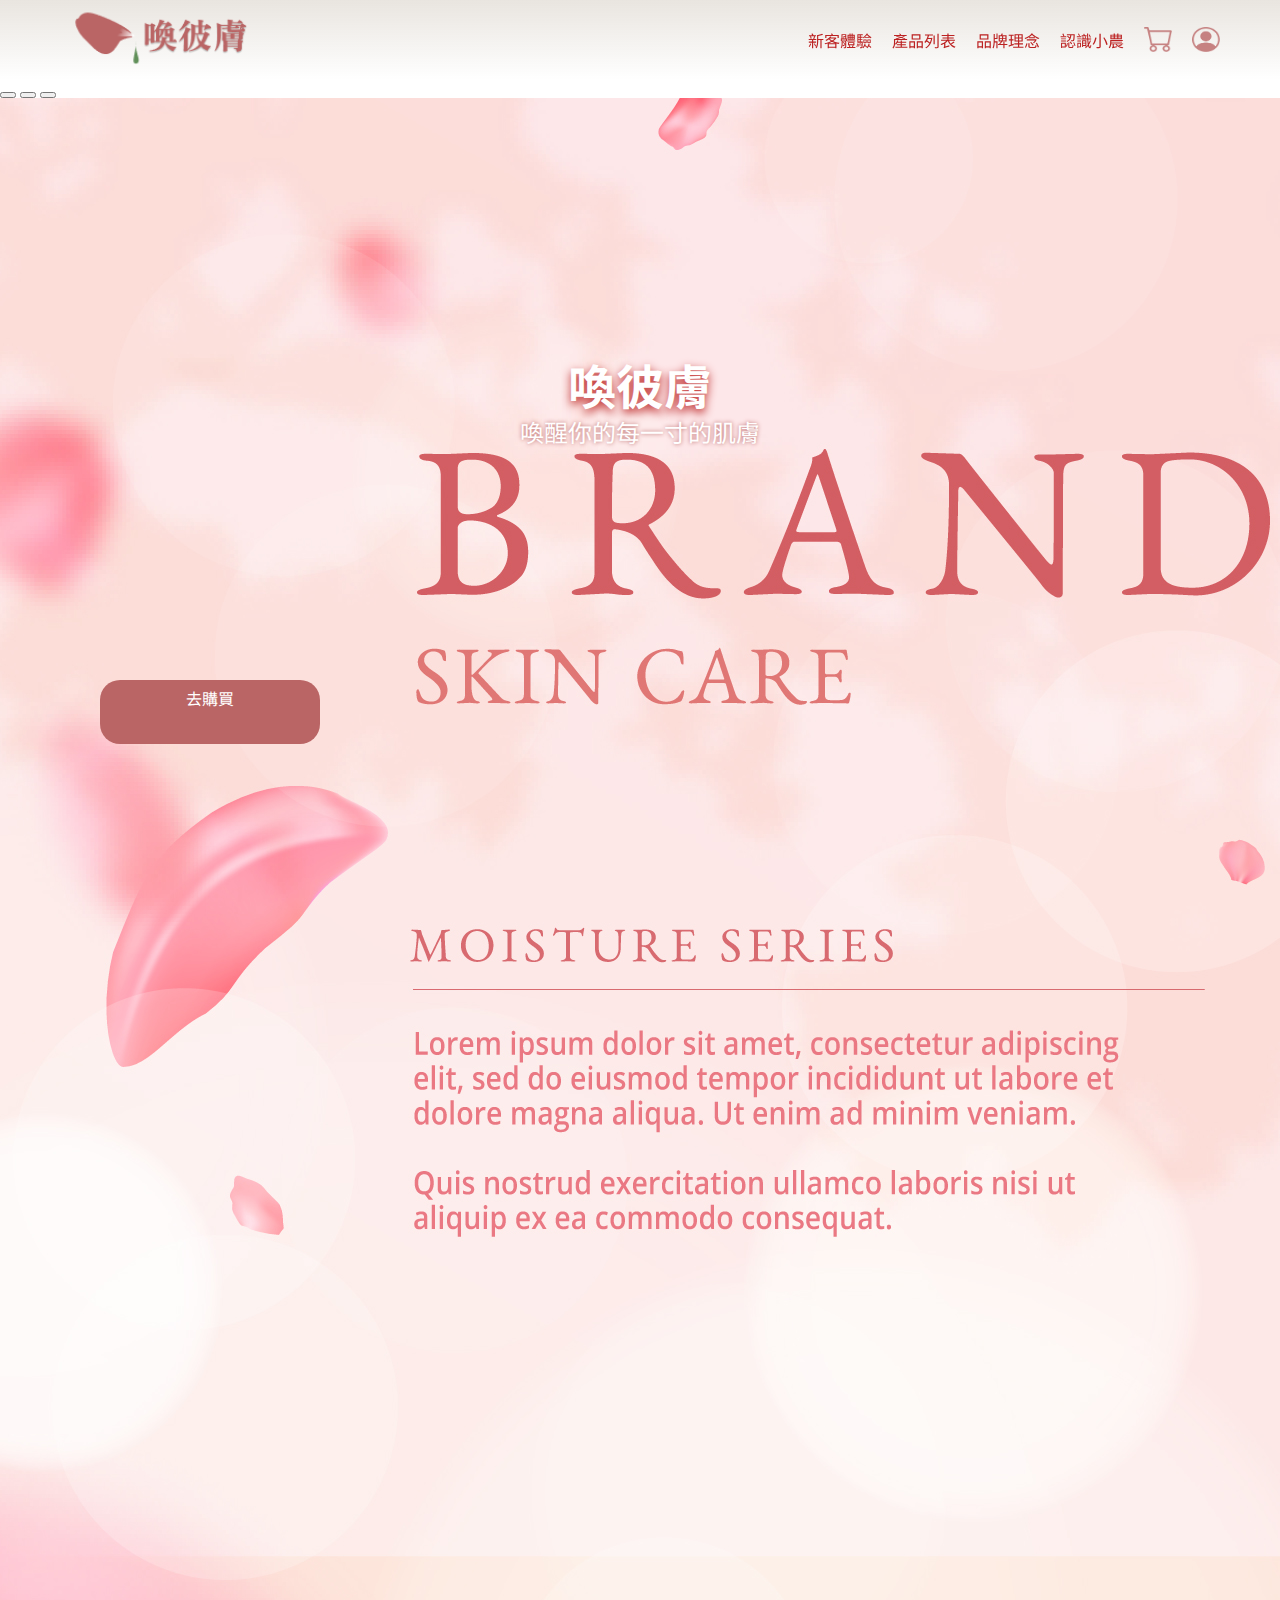
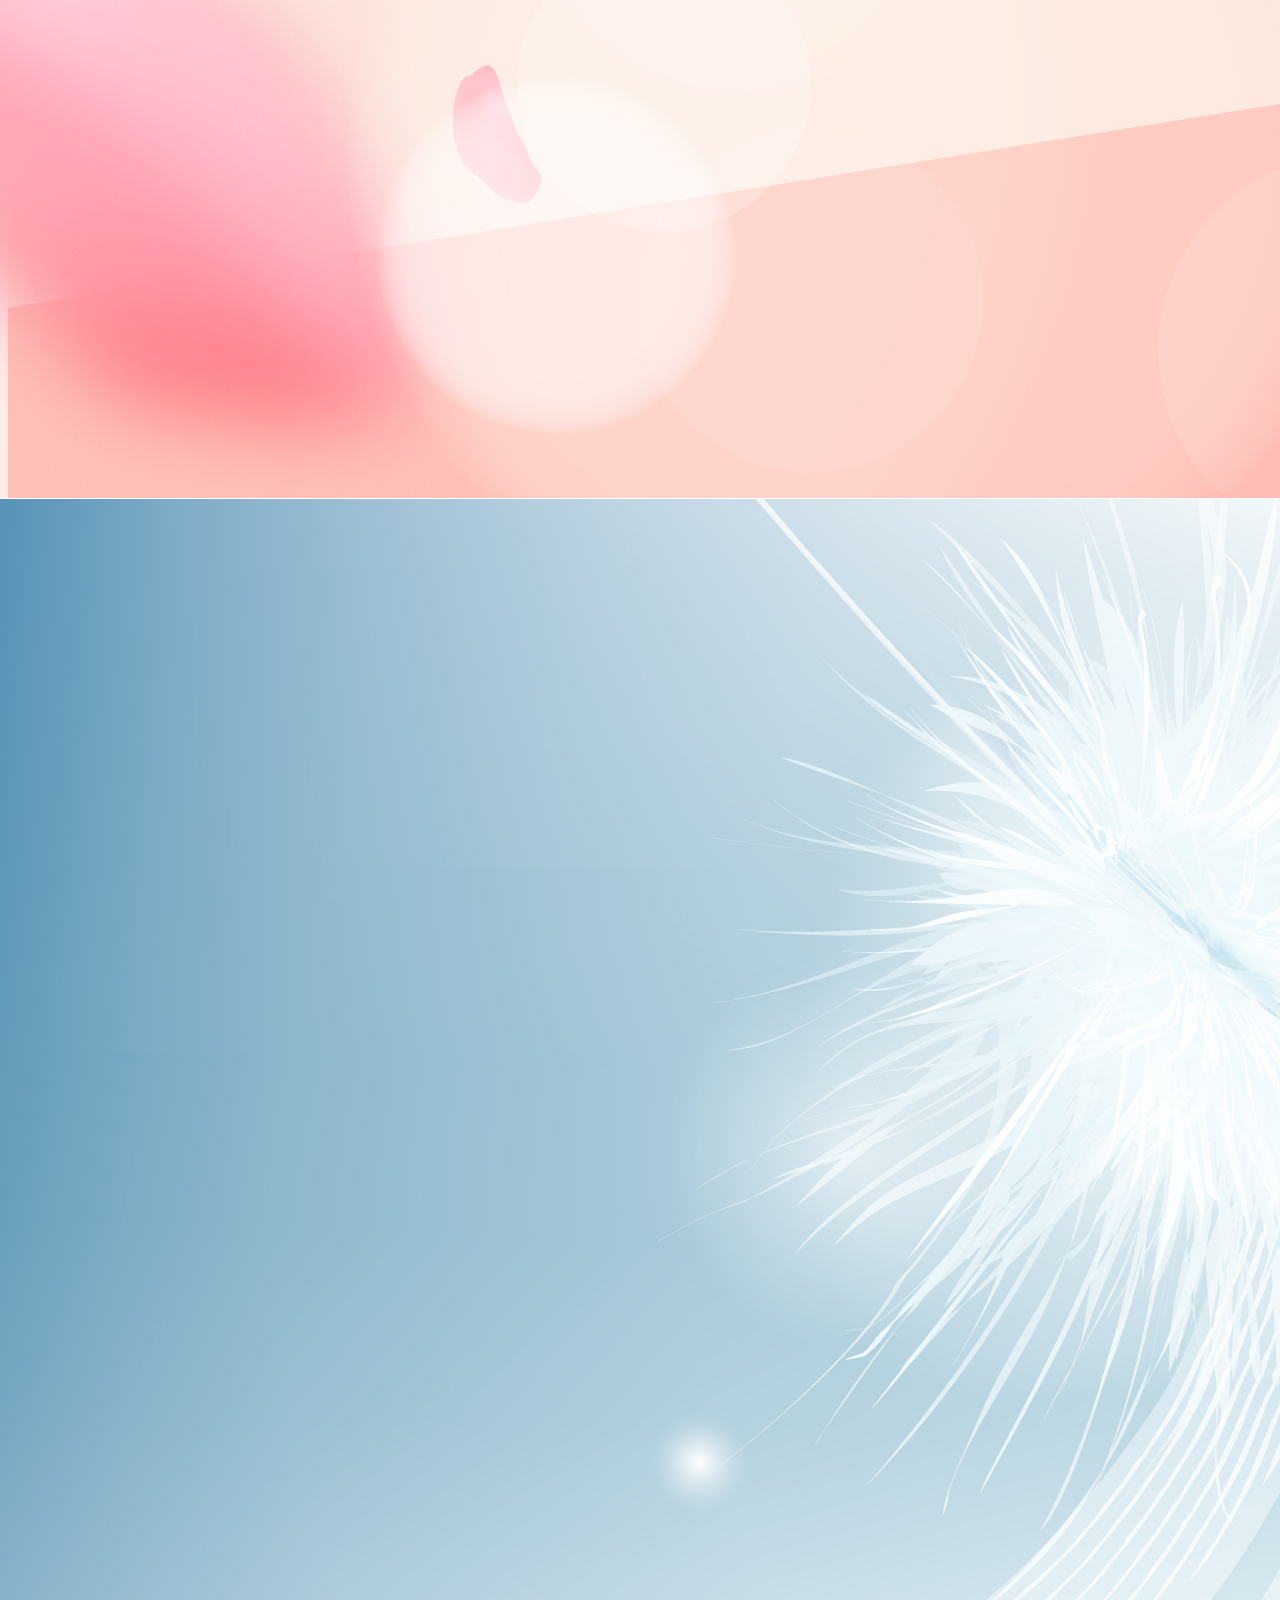
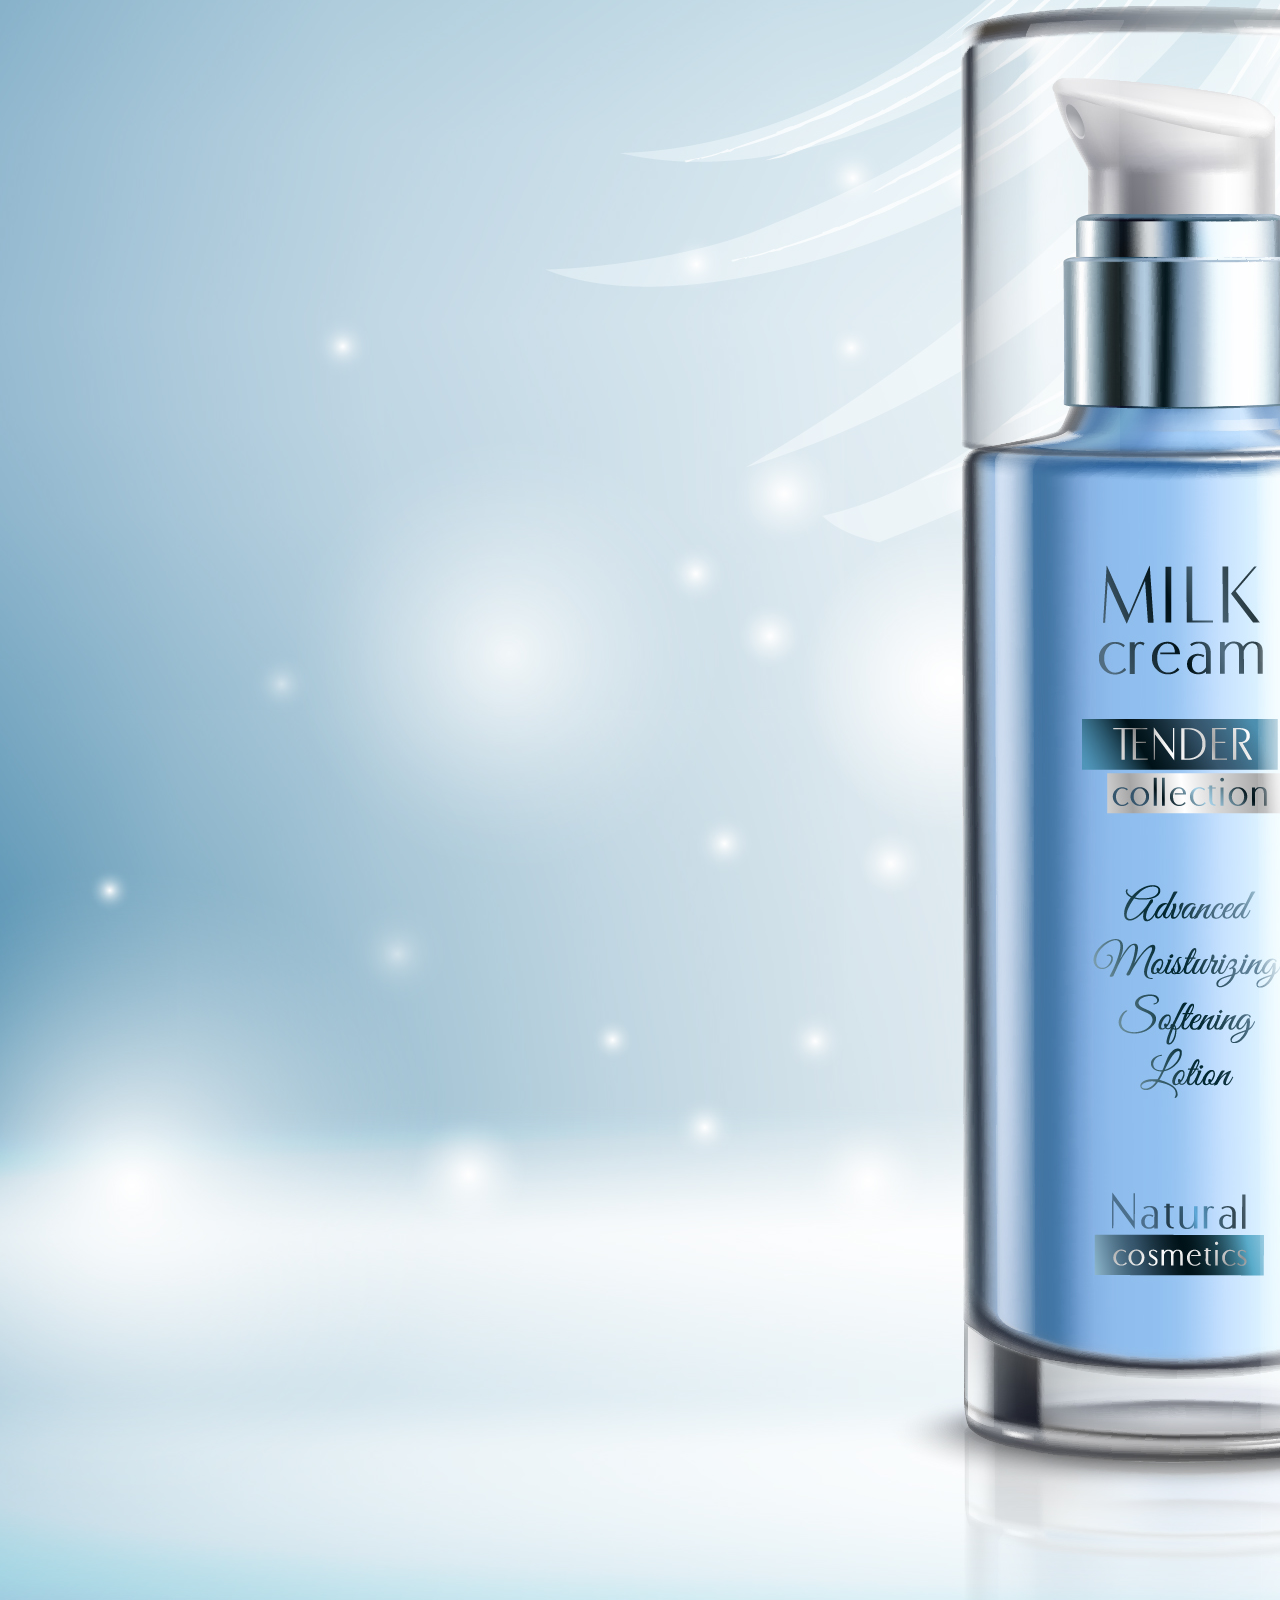
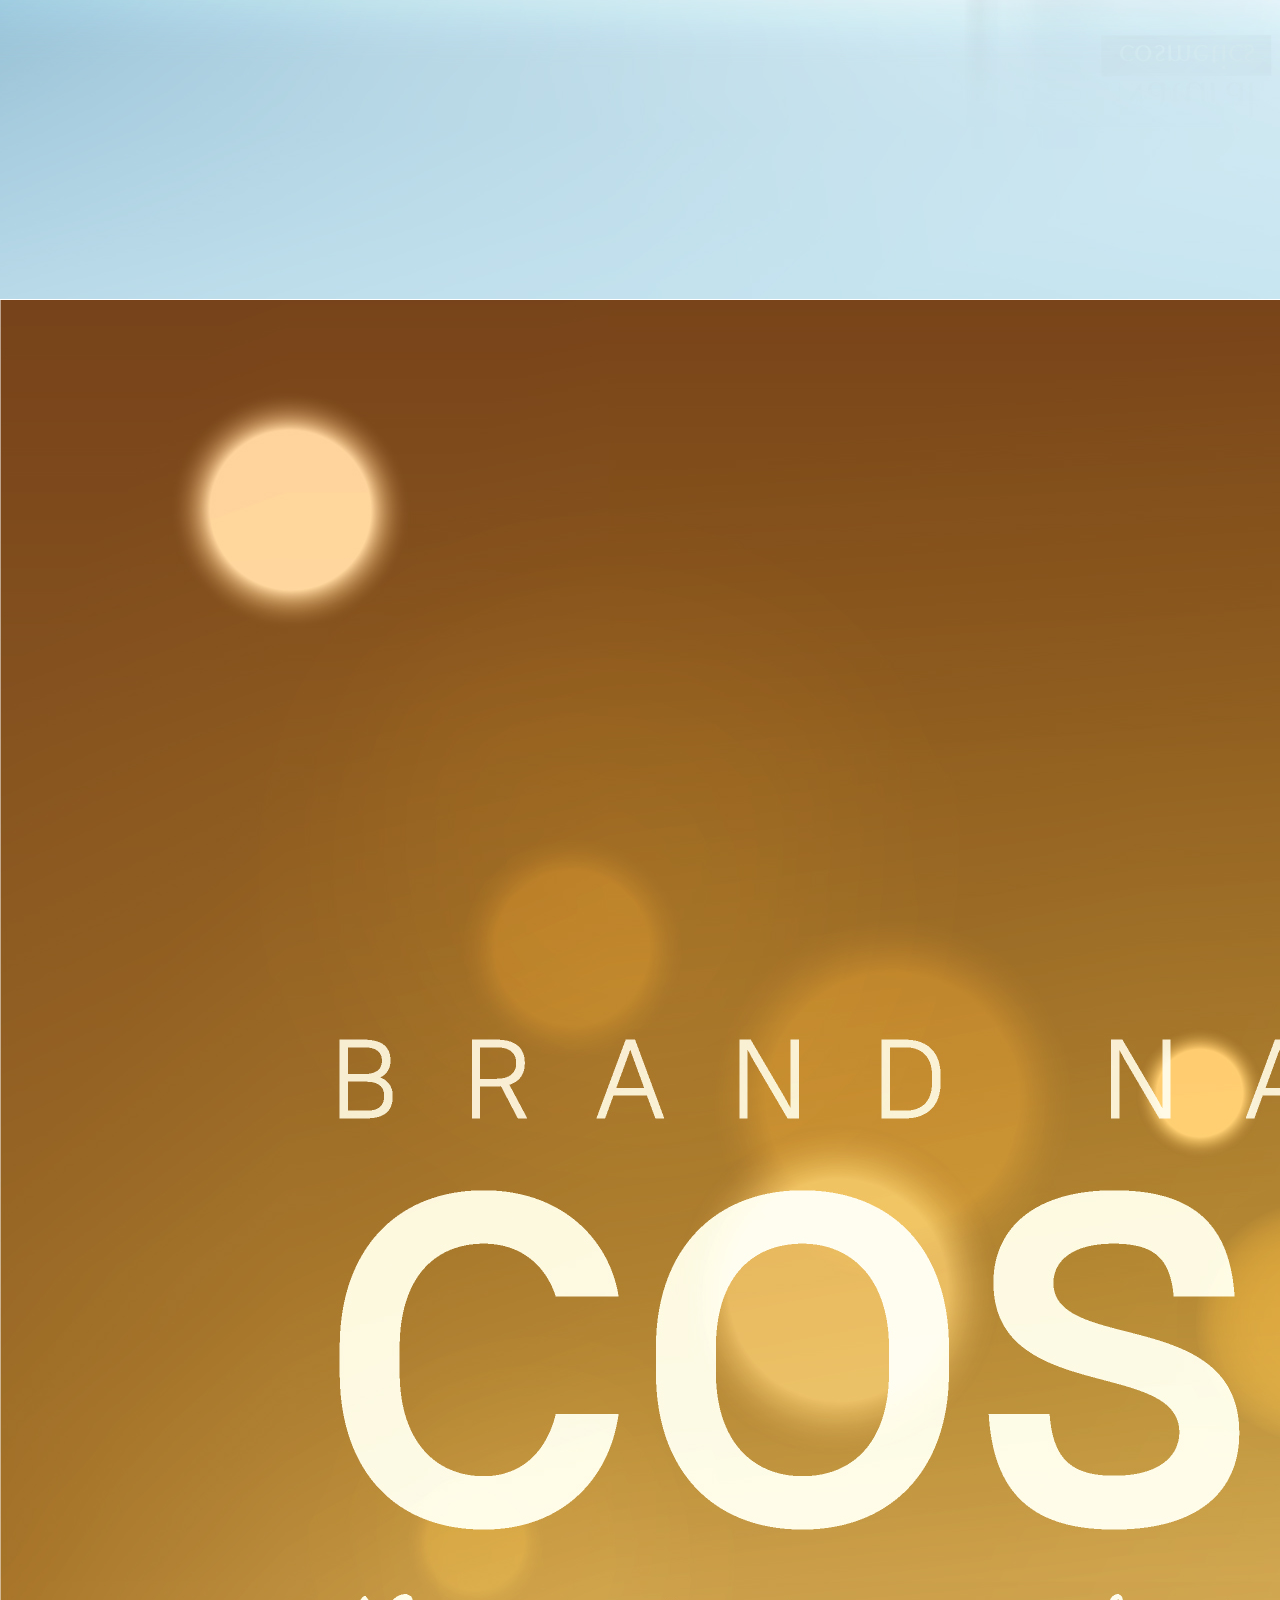
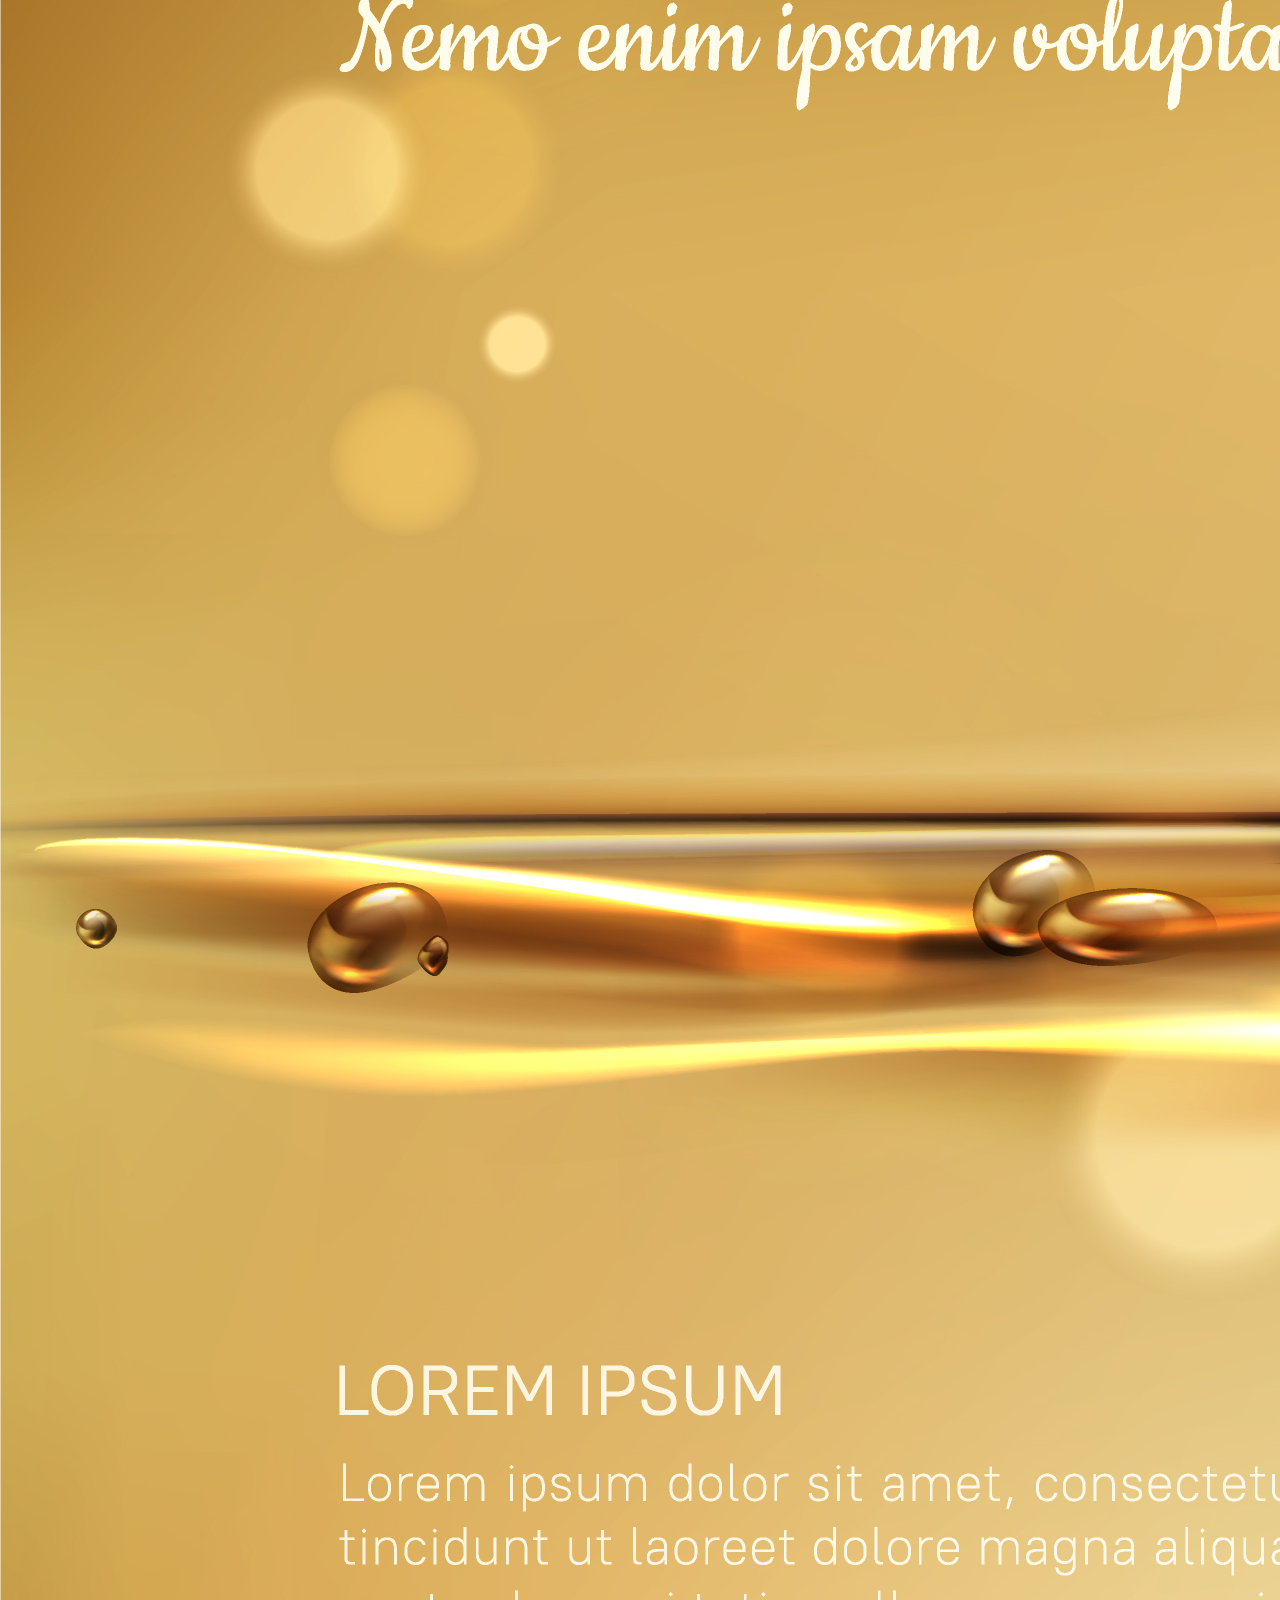
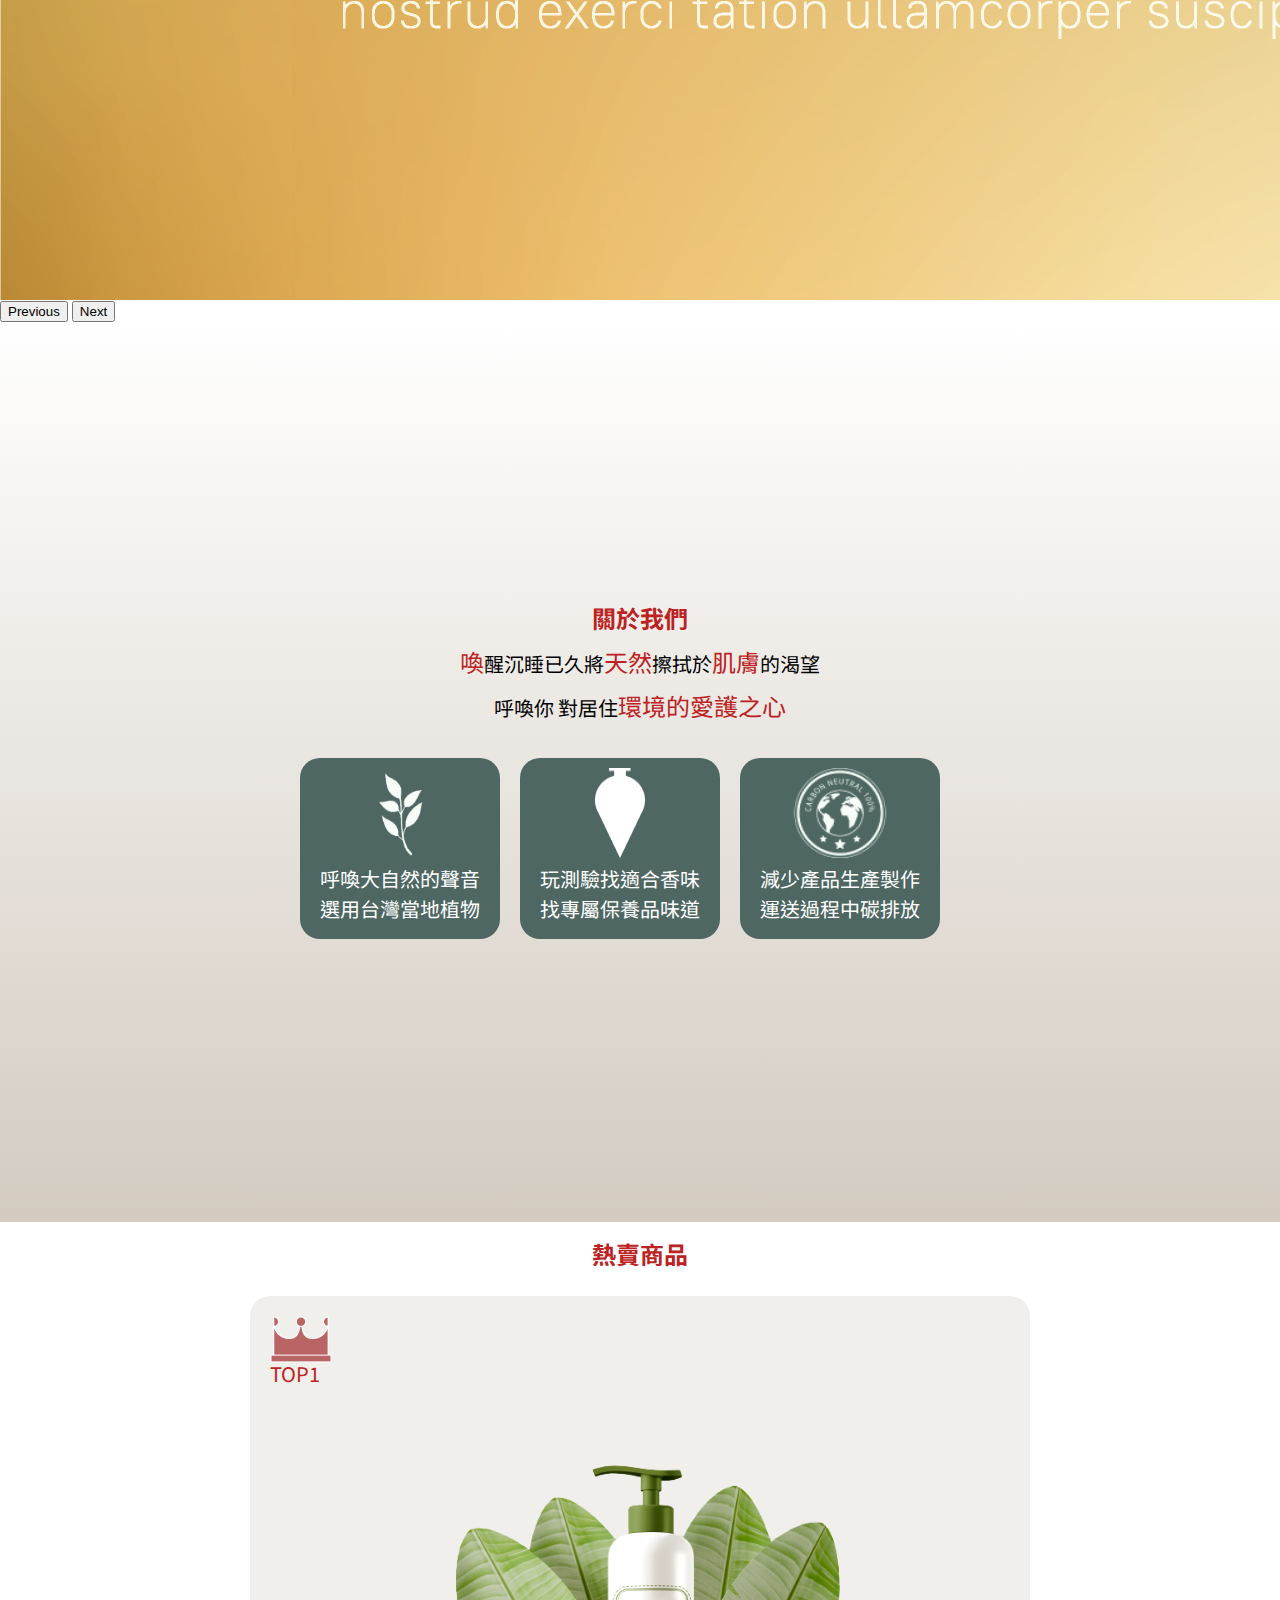
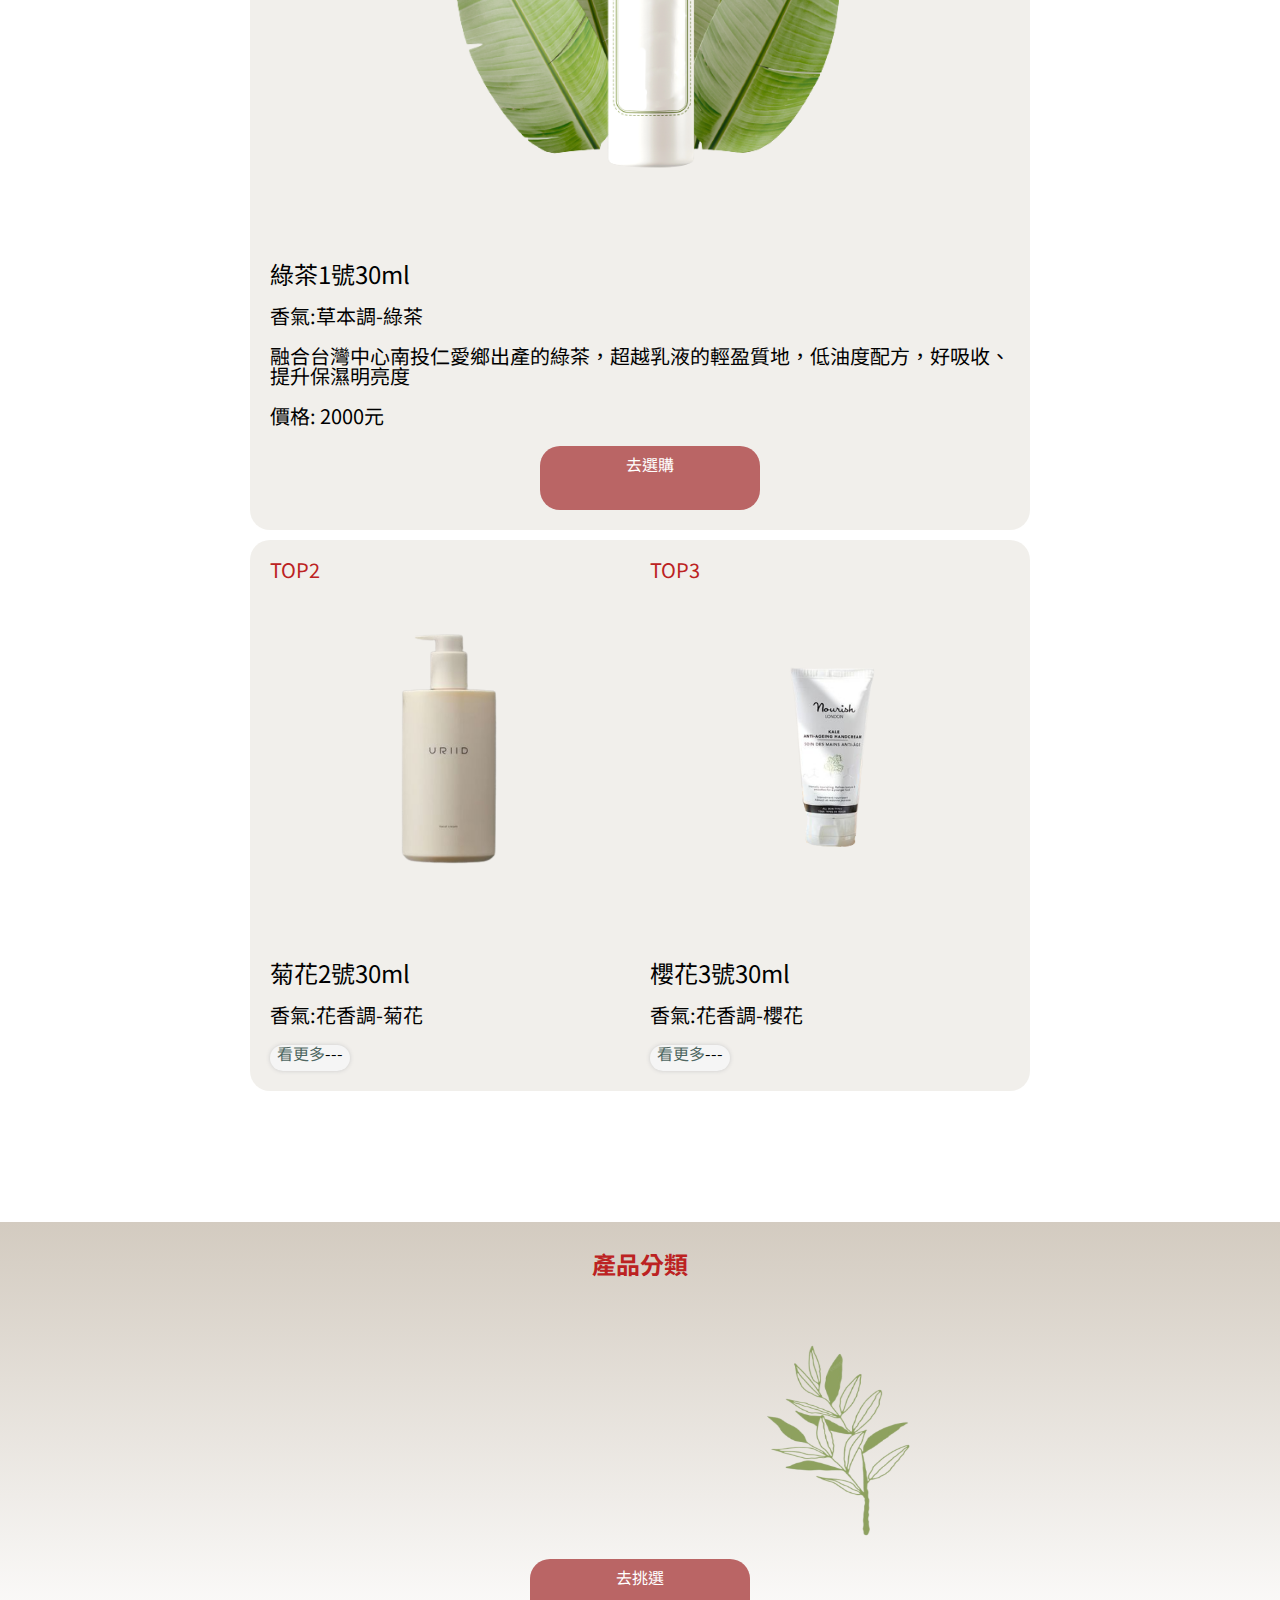
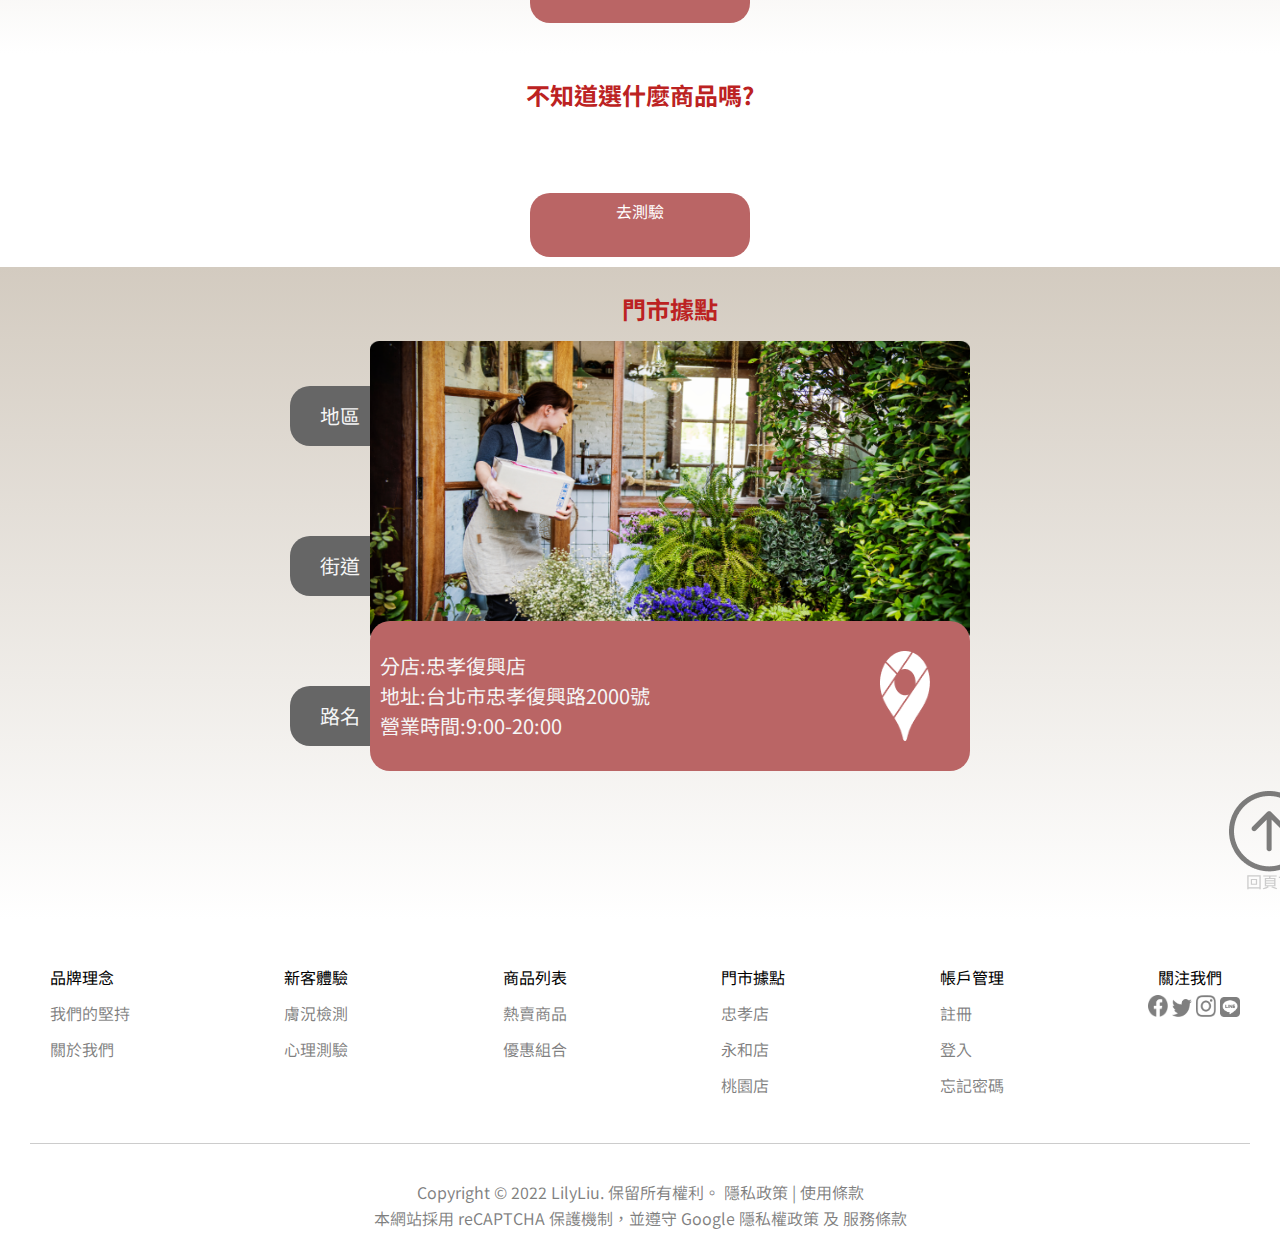
==== commit 96c35cc4: "change banner picture and add carosell animation." ====
--- a/index.html
+++ b/index.html
@@ -36,33 +36,40 @@
                 </ul>
             </div>
         </nav>
-        <!-- banner-->
-        <div class="banner">
-            <h1>喚彼膚</h1>
-            <p>喚醒你的每一寸的肌膚</p>
-        </div>    
     </header>
-    <!-- <div id="carouselExampleControls" class="carousel slide" data-bs-ride="carousel">
-        <div class="carousel-inner">
-          <div class="carousel-item active">
-            <img src="..." class="d-block w-100" alt="...">
+     <!-- banner-->
+     <div class="banner">
+        <div id="carouselExampleIndicators" class="carousel slide" data-bs-ride="true">
+            <div class="carousel-indicators">
+              <button type="button" data-bs-target="#carouselExampleIndicators" data-bs-slide-to="0" class="active" aria-current="true" aria-label="Slide 1"></button>
+              <button type="button" data-bs-target="#carouselExampleIndicators" data-bs-slide-to="1" aria-label="Slide 2"></button>
+              <button type="button" data-bs-target="#carouselExampleIndicators" data-bs-slide-to="2" aria-label="Slide 3"></button>
+            </div>
+            <div class="carousel-inner">
+              <div class="carousel-item active">
+                <img src="img/mainPage/banner4.jpg" class="d-block w-100" alt="...">
+              </div>
+              <div class="carousel-item">
+                <img src="img/mainPage/banner5.jpg" class="d-block w-100" alt="...">
+              </div>
+              <div class="carousel-item">
+                <img src="img/mainPage/banner6.jpg" class="d-block w-100" alt="...">
+              </div>
+            </div>
+            <button class="carousel-control-prev" type="button" data-bs-target="#carouselExampleIndicators" data-bs-slide="prev">
+              <span class="carousel-control-prev-icon" aria-hidden="true"></span>
+              <span class="visually-hidden">Previous</span>
+            </button>
+            <button class="carousel-control-next" type="button" data-bs-target="#carouselExampleIndicators" data-bs-slide="next">
+              <span class="carousel-control-next-icon" aria-hidden="true"></span>
+              <span class="visually-hidden">Next</span>
+            </button>
           </div>
-          <div class="carousel-item">
-            <img src="..." class="d-block w-100" alt="...">
-          </div>
-          <div class="carousel-item">
-            <img src="..." class="d-block w-100" alt="...">
-          </div>
-        </div>
-        <button class="carousel-control-prev" type="button" data-bs-target="#carouselExampleControls" data-bs-slide="prev">
-          <span class="carousel-control-prev-icon" aria-hidden="true"></span>
-          <span class="visually-hidden">Previous</span>
-        </button>
-        <button class="carousel-control-next" type="button" data-bs-target="#carouselExampleControls" data-bs-slide="next">
-          <span class="carousel-control-next-icon" aria-hidden="true"></span>
-          <span class="visually-hidden">Next</span>
-        </button>
-      </div> -->
+        <h1>喚彼膚</h1>
+        <p>喚醒你的每一寸的肌膚</p>
+        <div class="button_primary"><a href="">去購買</a></div>
+    </div>    
+    
     <!--about-->
     <article class="about">
         <div class="card_group">
@@ -182,33 +189,37 @@
             <div class="button_primary"><a href="">去挑選</a></div>  
         </div>
     </section>
-      <!--product_category_bottomspace-->
-    <div class="space">
-        <h2>不知道選什麼商品嗎?</h2>  
-    </div>
-    <!--psychological_test-->
-    <div class="owl-carousel owl-theme">
-        <div class="item">
-            <a href="">
-                <img src="img/mainPage/test.jpg" alt="">
-                <h3>如果朋友約你出去玩你會選擇?</h3>
+      
+ 
+   <!--product_category_bottomspace-->
+    <div class="test_container">   
+        <div class="space">
+            <h2>不知道選什麼商品嗎?</h2>  
+        </div> 
+        <!--psychological_test-->
+        <div class="owl-carousel owl-theme">
+            <div class="item">
+                <a href="">
+                    <img src="img/mainPage/test.jpg" alt="">
+                    <h3>如果朋友約你出去玩你會選擇?</h3>
+                </a>
+            </div>
+            <div class="item">
+                <a href="">
+                    <img src="img/mainPage/love_people.jpg" alt="">
+                    <h3>如果要跟喜歡的人出去會想給對方什麼樣的感覺?</h3>
+                </a>
+            </div>
+            <div class="item">
+                <a href="">
+                    <img src="img/mainPage/city_night.jpg" alt="">
+                <h3>如果前面一片美景你覺得是看到什麽?</h3>
             </a>
-        </div>
-        <div class="item">
-            <a href="">
-                <img src="img/mainPage/love_people.jpg" alt="">
-                <h3>如果要跟喜歡的人出去會想給對方什麼樣的感覺?</h3>
-            </a>
-        </div>
-        <div class="item">
-            <a href="">
-                <img src="img/mainPage/city_night.jpg" alt="">
-            <h3>如果前面一片美景你覺得是看到什麽?</h3>
-        </a>
-        </div>
-    </div>
-    <div class="test">
-        <div class="button_primary"><a href="">去測驗</a></div> 
+            </div>
+        </div>
+        <div class="test">
+            <div class="button_primary"><a href="">去測驗</a></div>
+        </div>
     </div>
     <!-- store_location -->
     <div class="store_location_list">
@@ -227,6 +238,13 @@
                 <div class="pic">
                     <img src="img/mainPage/google map.png" alt="">
                 </div>
+            </div>
+        </div>
+        <div class="arrow_img">
+            <div class="wrap">
+                <a href="index.html">
+                    <img src="img/mainPage/arrow_icon.png" alt=""> <p>回頁首</p>
+                </a>
             </div>
         </div>
     </div>
--- a/mainpage.css
+++ b/mainpage.css
@@ -1,21 +1,22 @@
-
+body a{
+    text-decoration: none;
+}
 /*header*/
 header{
     width: 100%;
-    background-image: url(img/mainPage/clean_bg.jpg);
-    background-position: 75% 75%;
-    background-repeat: no-repeat;
-    height:100vh;
-}
-.nav{
+    background-image: linear-gradient(to bottom,#D3CBC080,#FFFFFF) ;
     position: sticky;
     top: 0;
+    z-index: 100;
+}
+.nav{
     max-width: 1200px;
     display: flex;
     justify-content: center;
     text-align: center;
     margin: 0 auto;
     height: 80px;
+    z-index: 100;
 }
 .nav_logo{
     /* position: absolute;
@@ -63,33 +64,37 @@
 .banner{
     width: 100%;
     position: relative; 
-}
-/* .banner img{
-    width: 100%;
-    height: 600px;
-    vertical-align: bottom;
-    object-fit: cover;
-} */
+    top: 0;
+}
 .banner h1{
     text-align: center;
     position: absolute;
-    top: 250px;
+    top: 280px;
     left: 0;
     right: 0;
    
     font-size: var(--title-font-size) ;
     color: var(--h1--color);
     text-shadow: var(--h1--text-shadow);
+
+    /* background-color: #BA656580;
+    border-radius: 20px; */
+
 }
 .banner p{
     text-align: center;
     position: absolute;
-    top: 300px;
+    top: 340px;
     left: 0;
     right: 0;
     font-size: var(--sub-title-font-size);
     color: var(--h1--color);
     text-shadow: var(--p-text-shadow);
+}
+.banner .button_primary{
+    position: absolute;
+    top :600px;  
+    left :100px;
 }
 /*about*/
 .about{
@@ -235,7 +240,7 @@
     margin-bottom: 20px;
 }
 .text_description{
-    margin-bottom: 20px;
+    margin: 0 20px 20px 0 ;
 }
 
 .button_secondary::after{
@@ -313,25 +318,21 @@
 /*product_category_bottomspace*/
 .space{
     width: 100%;
-    background-image: url(img/mainPage/enlighten.jpg);
     height: 100px; 
     padding-top: 30px;
     text-align: center;
-    display: flex;
-    justify-content: center;
-    align-items: center;
+    display: inline-block;
 }
 .space h2{
     font-size: var(--sub-title-font-size);
     color: var(--h2-color);
-   
 }
 /*psychological_test*/
-.owl-carousel{
-    background-image: url(img/mainPage/enlighten.jpg);
-    object-fit: cover;
-    /* padding: 10px; */
-}
+.test_container{
+    background-image:url(img/mainPage/banner3.jpg);
+    vertical-align: bottom;
+}
+
 .owl-carousel .item h3{
     font-size: 16px;
     text-align: center;
@@ -340,8 +341,7 @@
     margin: 10px;
 }
 .test{
-    background-image: url(img/mainPage/enlighten.jpg);
-    height: 80px;
+    padding: 10px;
 }
 /* store_location */
 .store_location_list{
@@ -396,7 +396,6 @@
 }
 .address{
     width: 100%;
-    /* width: 100%; */
     display: flex;
     flex-direction: column;
     justify-content: center;
@@ -404,6 +403,7 @@
     text-align: left;
     border-radius: 20px;
     position: relative;
+    top: -20px;
 }
 .address .wrap{
     display: block;
@@ -411,7 +411,7 @@
 .address .pic{
     position: absolute;
     top: 20%;
-    left: 60%;
+    left: 85%;
     right: 0;
     width: 50px;
     height: 90px;
@@ -429,6 +429,21 @@
     margin-bottom: 20px;
 }
 
+.arrow_img{
+    position: relative;
+    
+    width: 100%;
+    display: flex;
+    justify-content:flex-end;
+ }
+ .arrow_img .wrap{
+    position: sticky;
+    top: 0;
+}
+.arrow_img .wrap a{
+    color: #ccc;
+    text-align: center;
+}
 /* footer */
 
 .footer_wrap{
--- a/css_var.css
+++ b/css_var.css
@@ -2,7 +2,7 @@
 
 *{
     /* font_size */
-    --title-font-size : 40px;
+    --title-font-size : 48px;
     --sub-title-font-size : 24px;
     --content-font-size: 20px;
     --content-small-font-size: 16px;
@@ -24,7 +24,7 @@
     /*font-color*/
     --nav-font-color: #BC2222;
     --h1--color: #ffffff;
-    --h1--text-shadow: 0 2px 4px #BC2222;
+    --h1--text-shadow: 0 4px 10px #BC2222;
     --p-color: #f5f5f5;
     --p-text-shadow: 0 0px 4px #BA6565;
     --h2-color: #BC2222;
@@ -44,9 +44,9 @@
 /*btn*/
 .button_primary{
   text-align: center;
-  width: 100px;
-  height: 40px;
-  background-color: var(--h2-color);
+  width: 200px;
+  height: 44px;
+  background-color:  #BA6565;
   border-radius: 20px;
   margin: 0 auto;
   text-decoration: none;
@@ -55,9 +55,13 @@
 .button_primary a{
   color: #ffffff;
 }
+.button_primary:hover{
+  background-color: #BC2222;
+  box-shadow: 0 0 4px  #BC2222;
+}
 .button_secondary{
   width: 80px;
-  height: 20px;
+  height: 26px;
   text-align: center;
   background-color: var(--p-color);
   box-shadow: 0 0 4px #ccc;
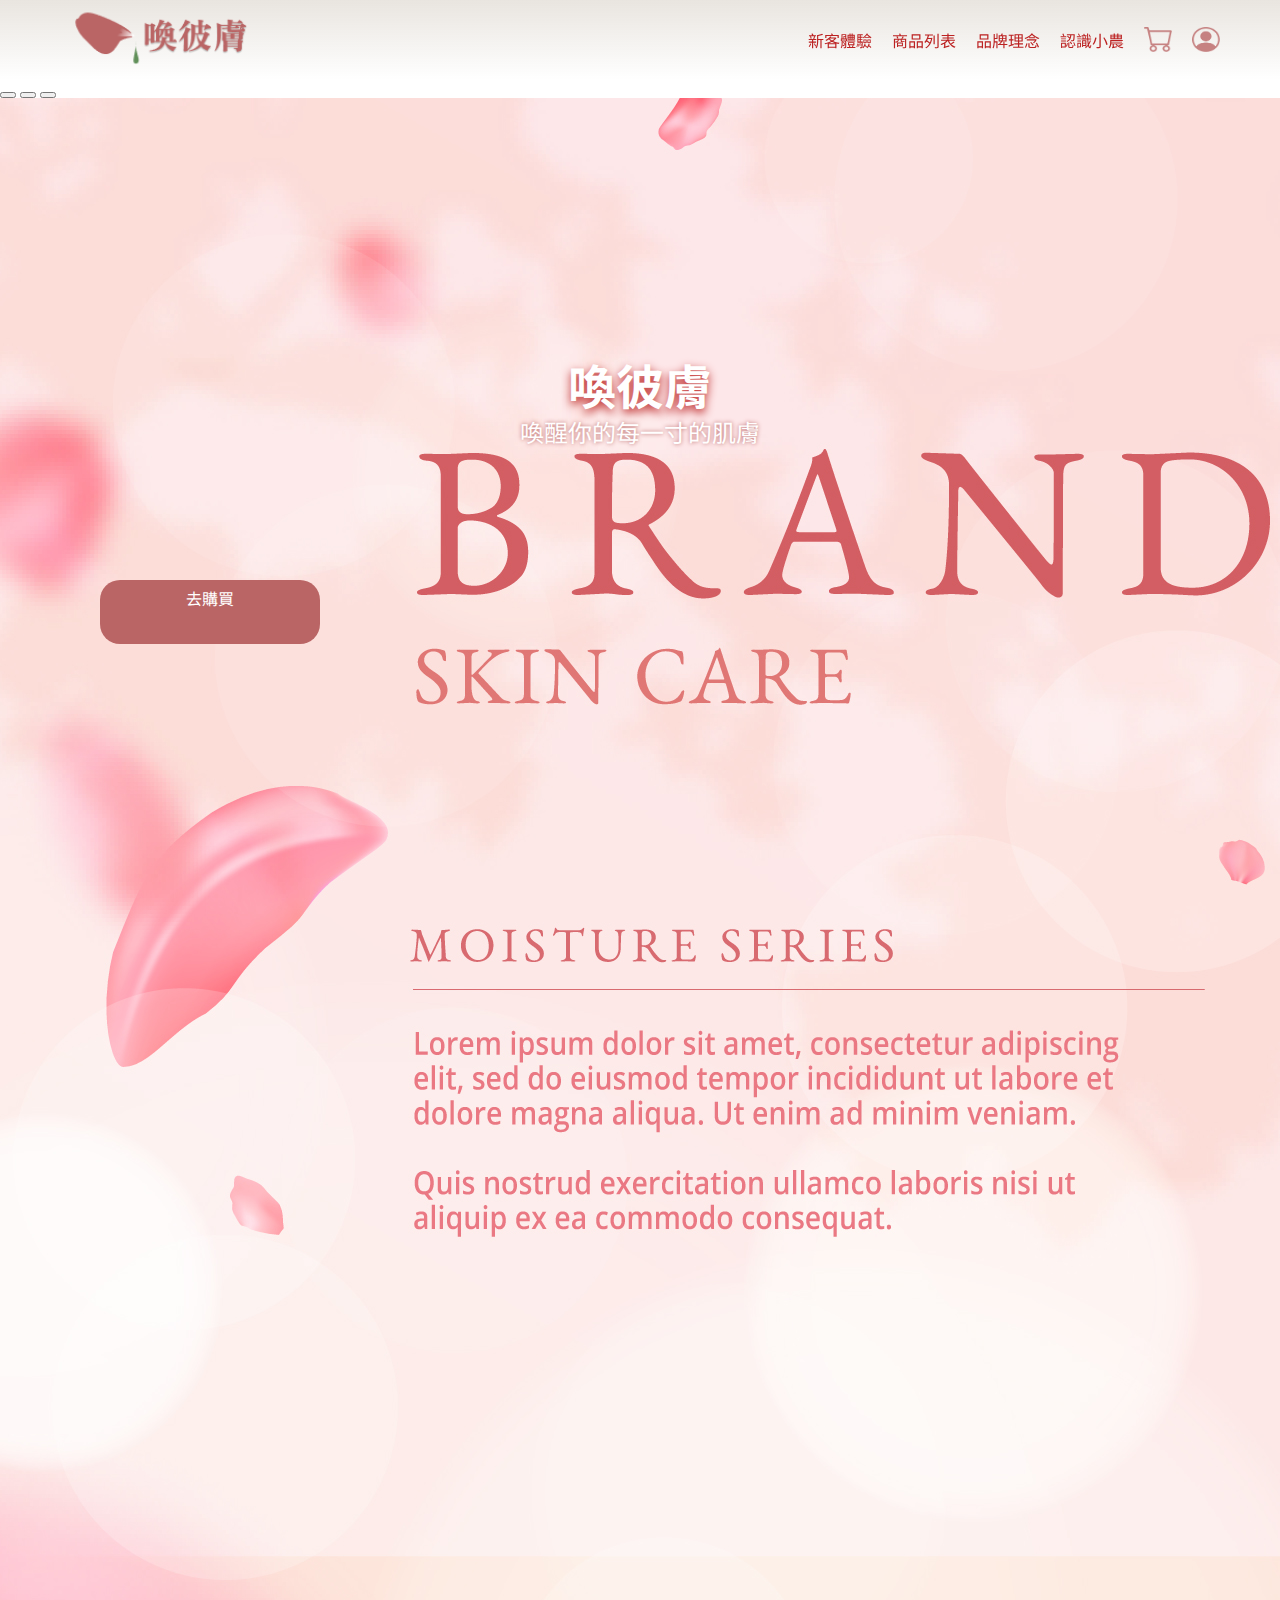
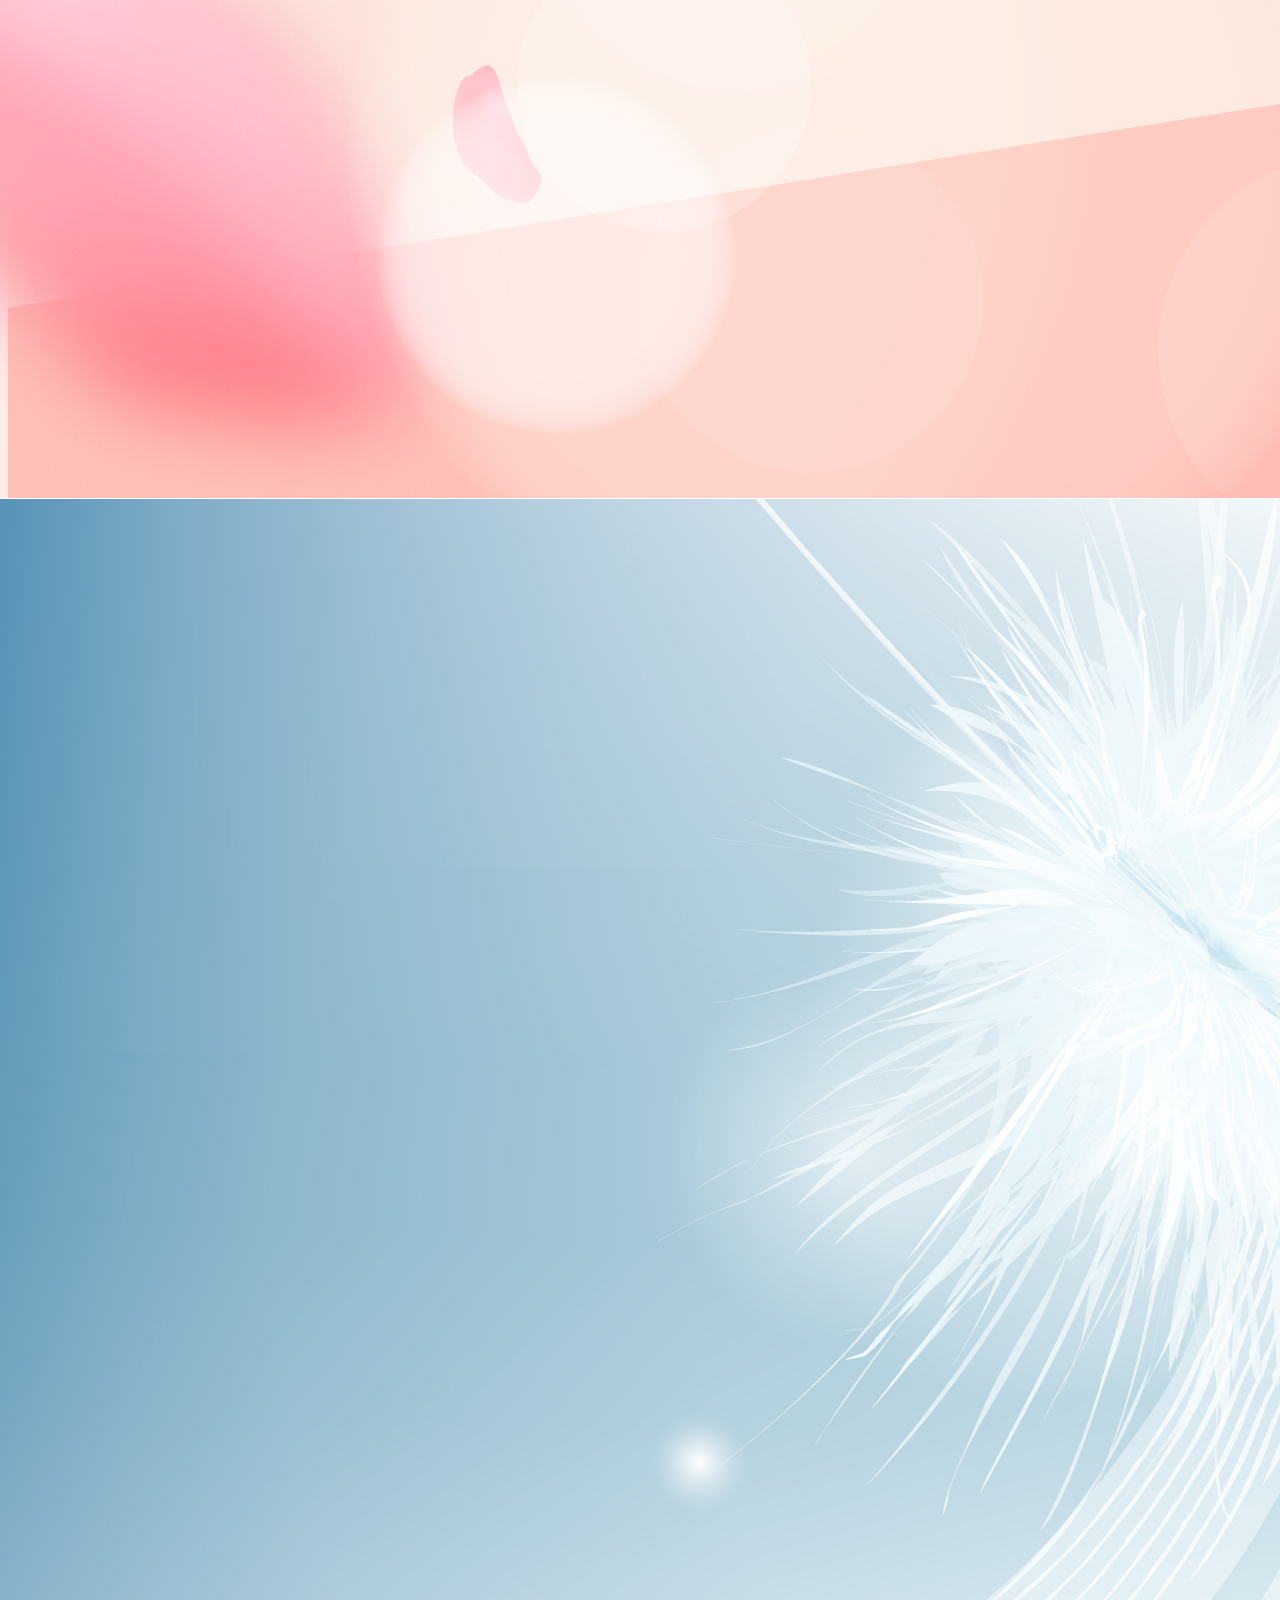
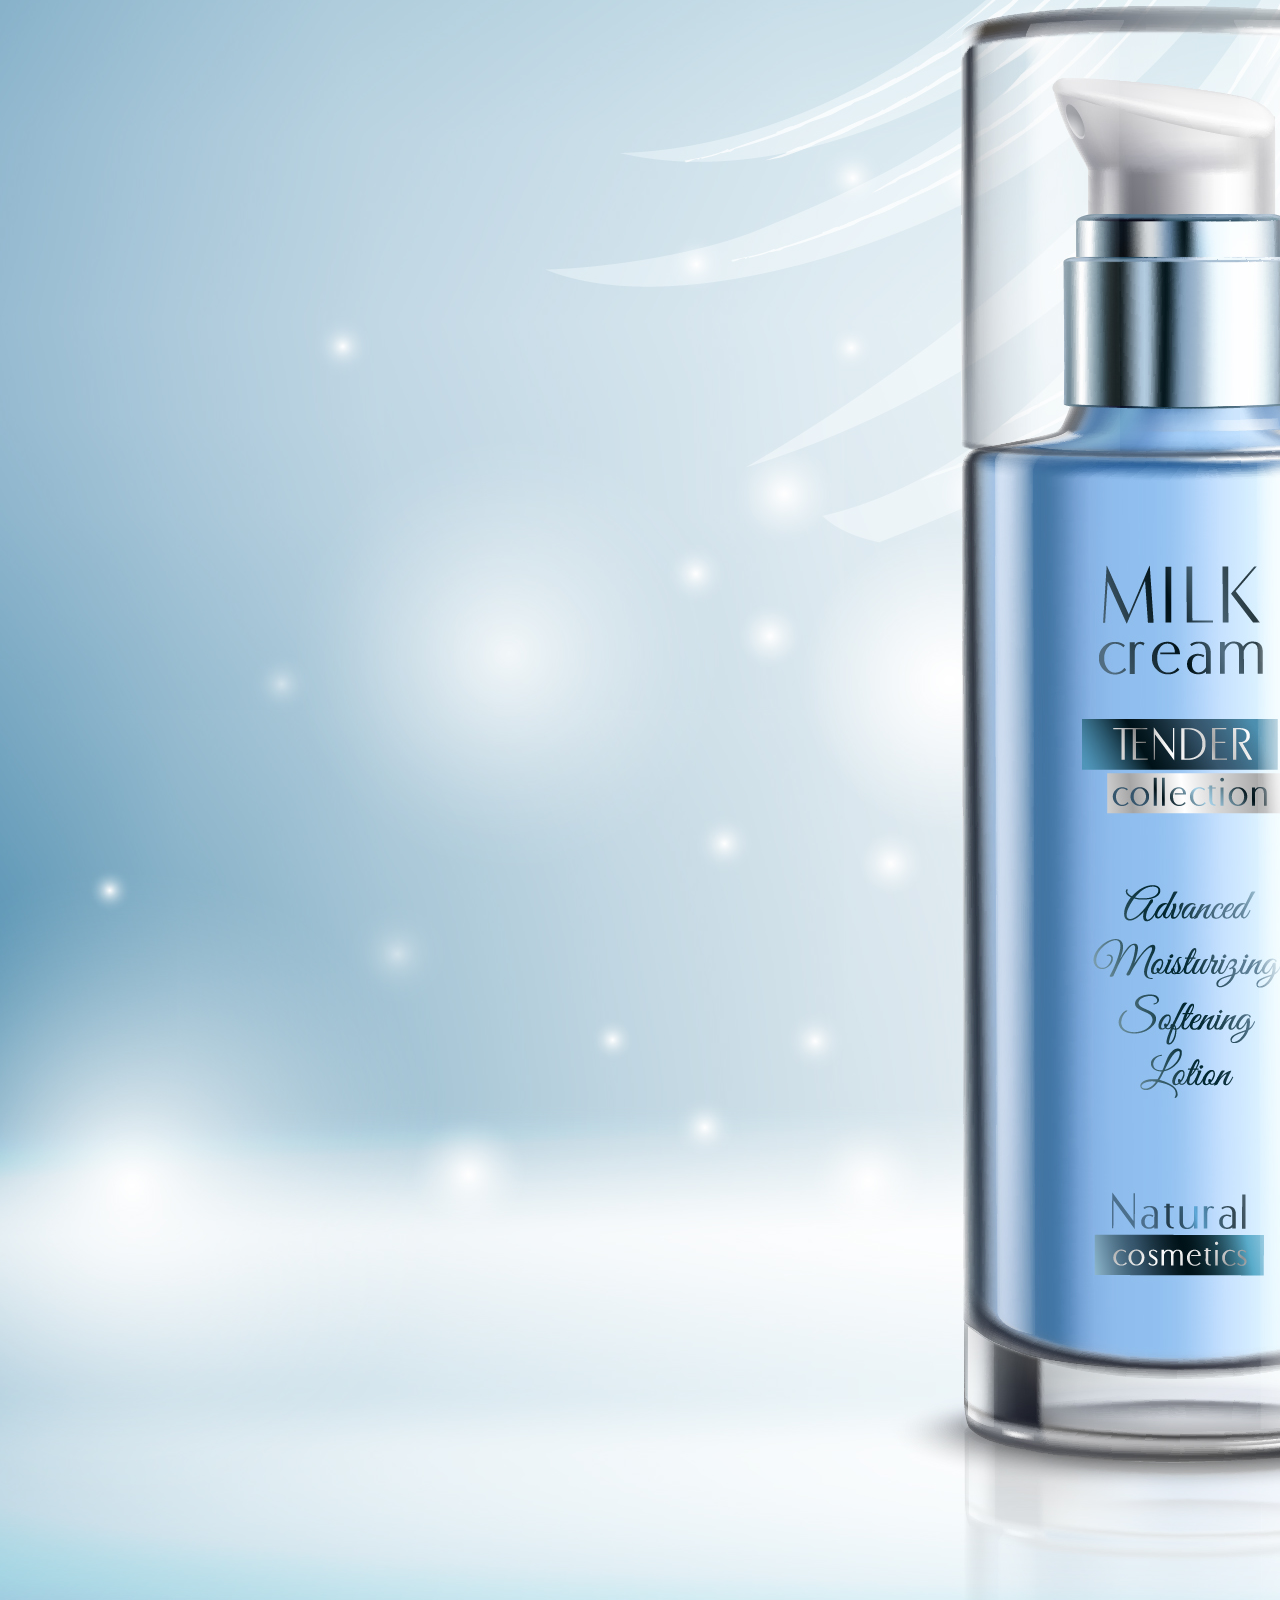
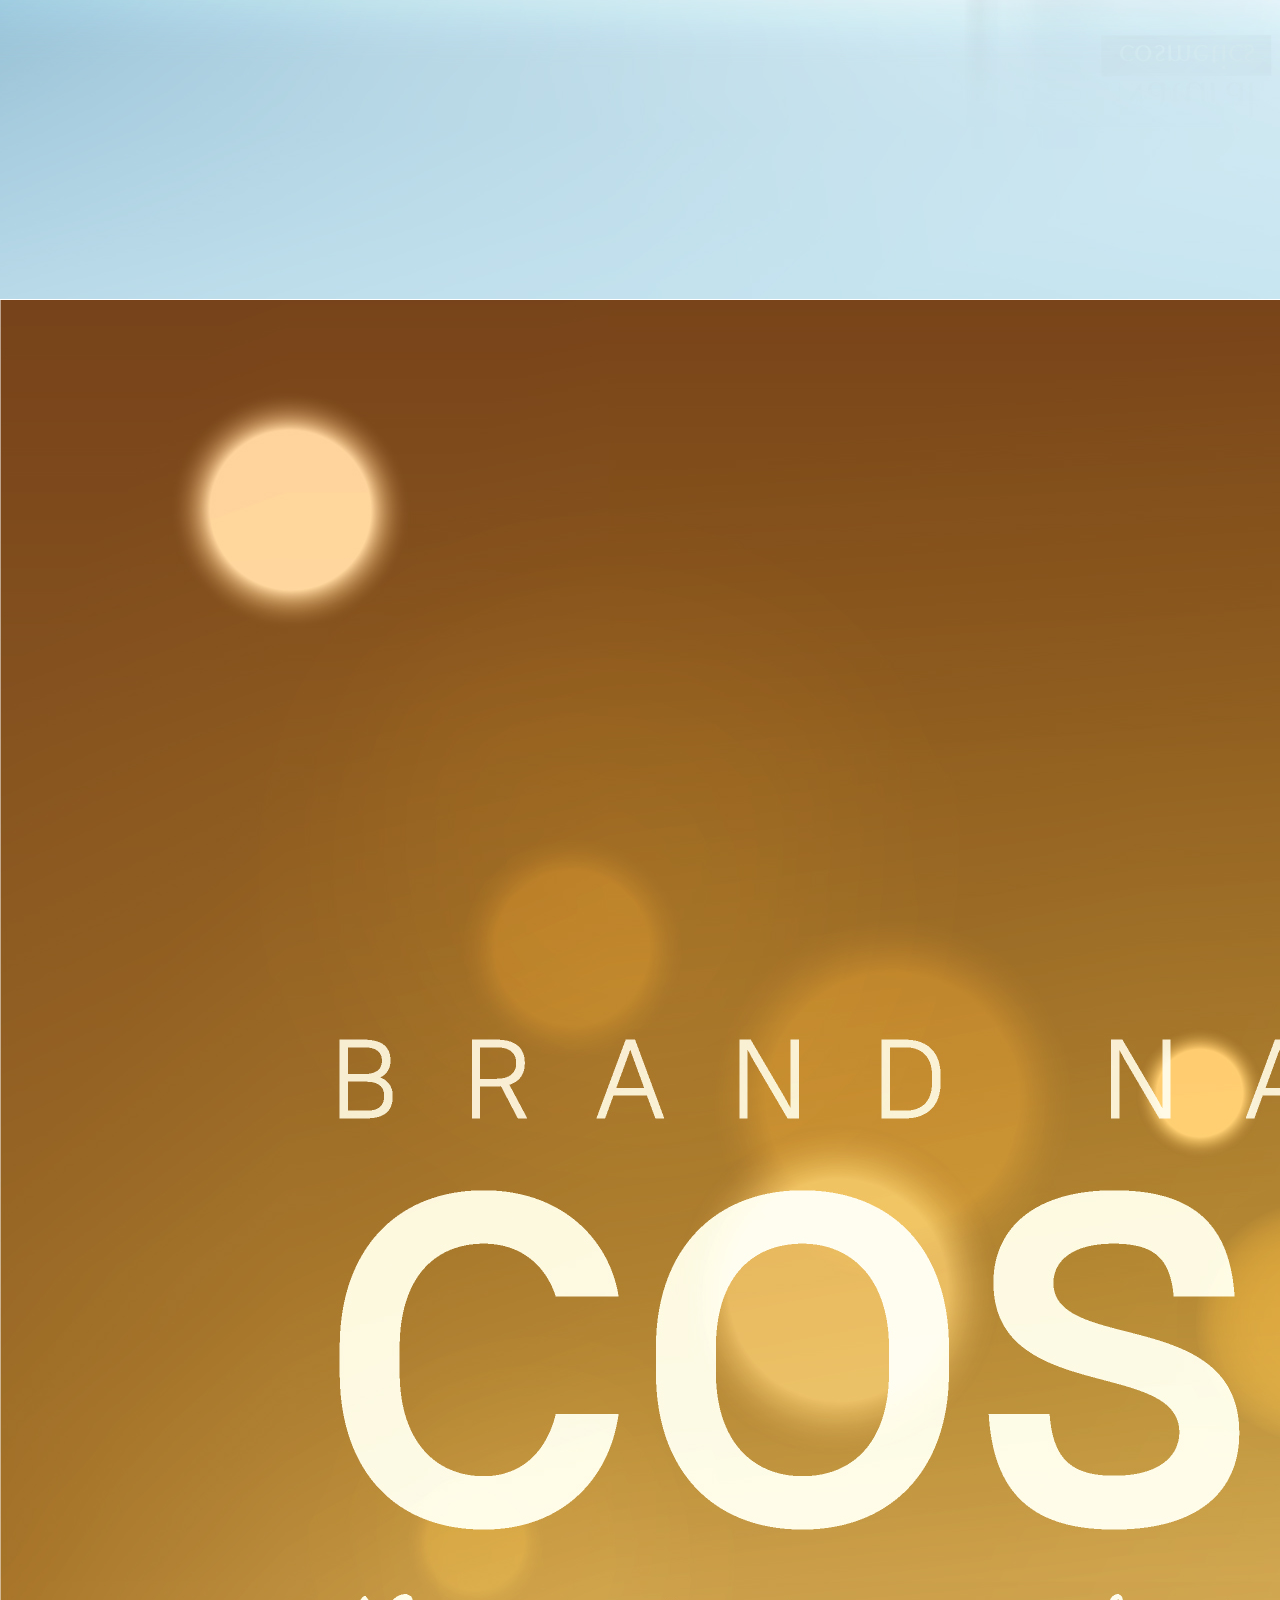
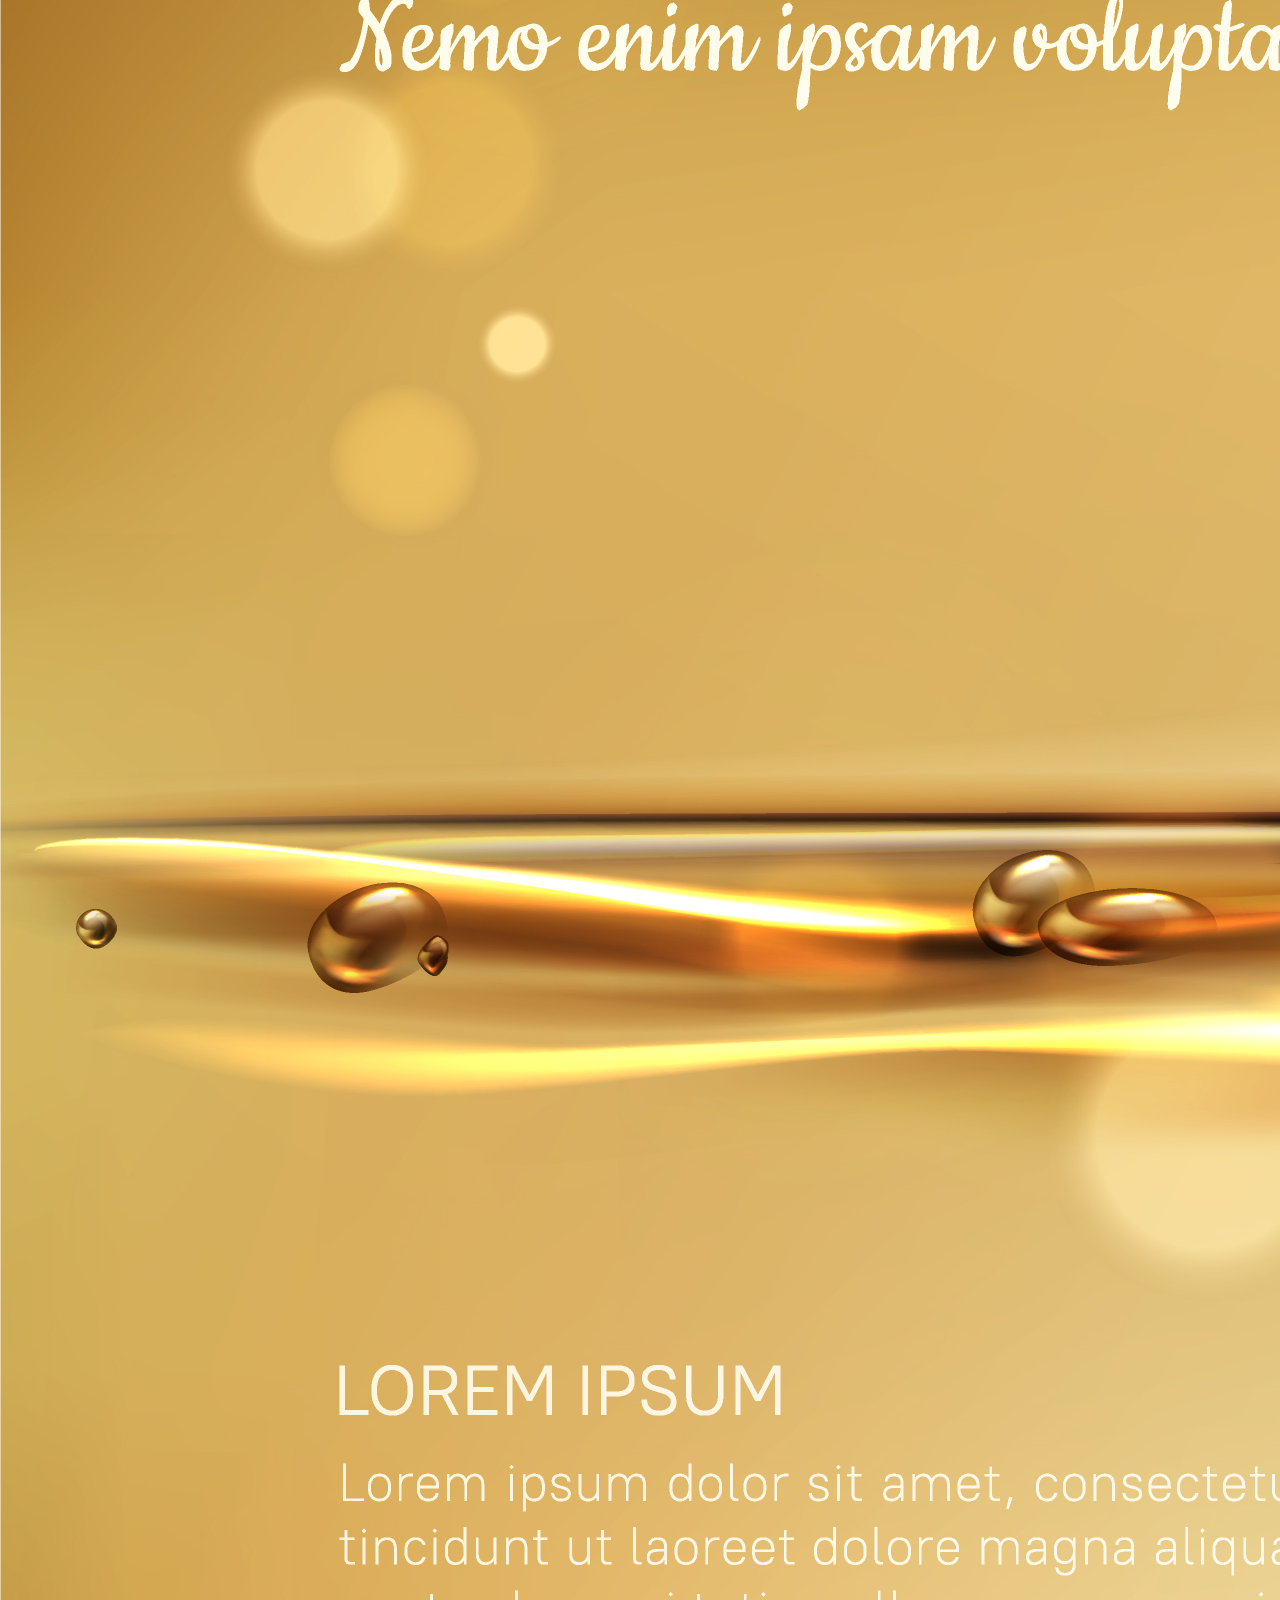
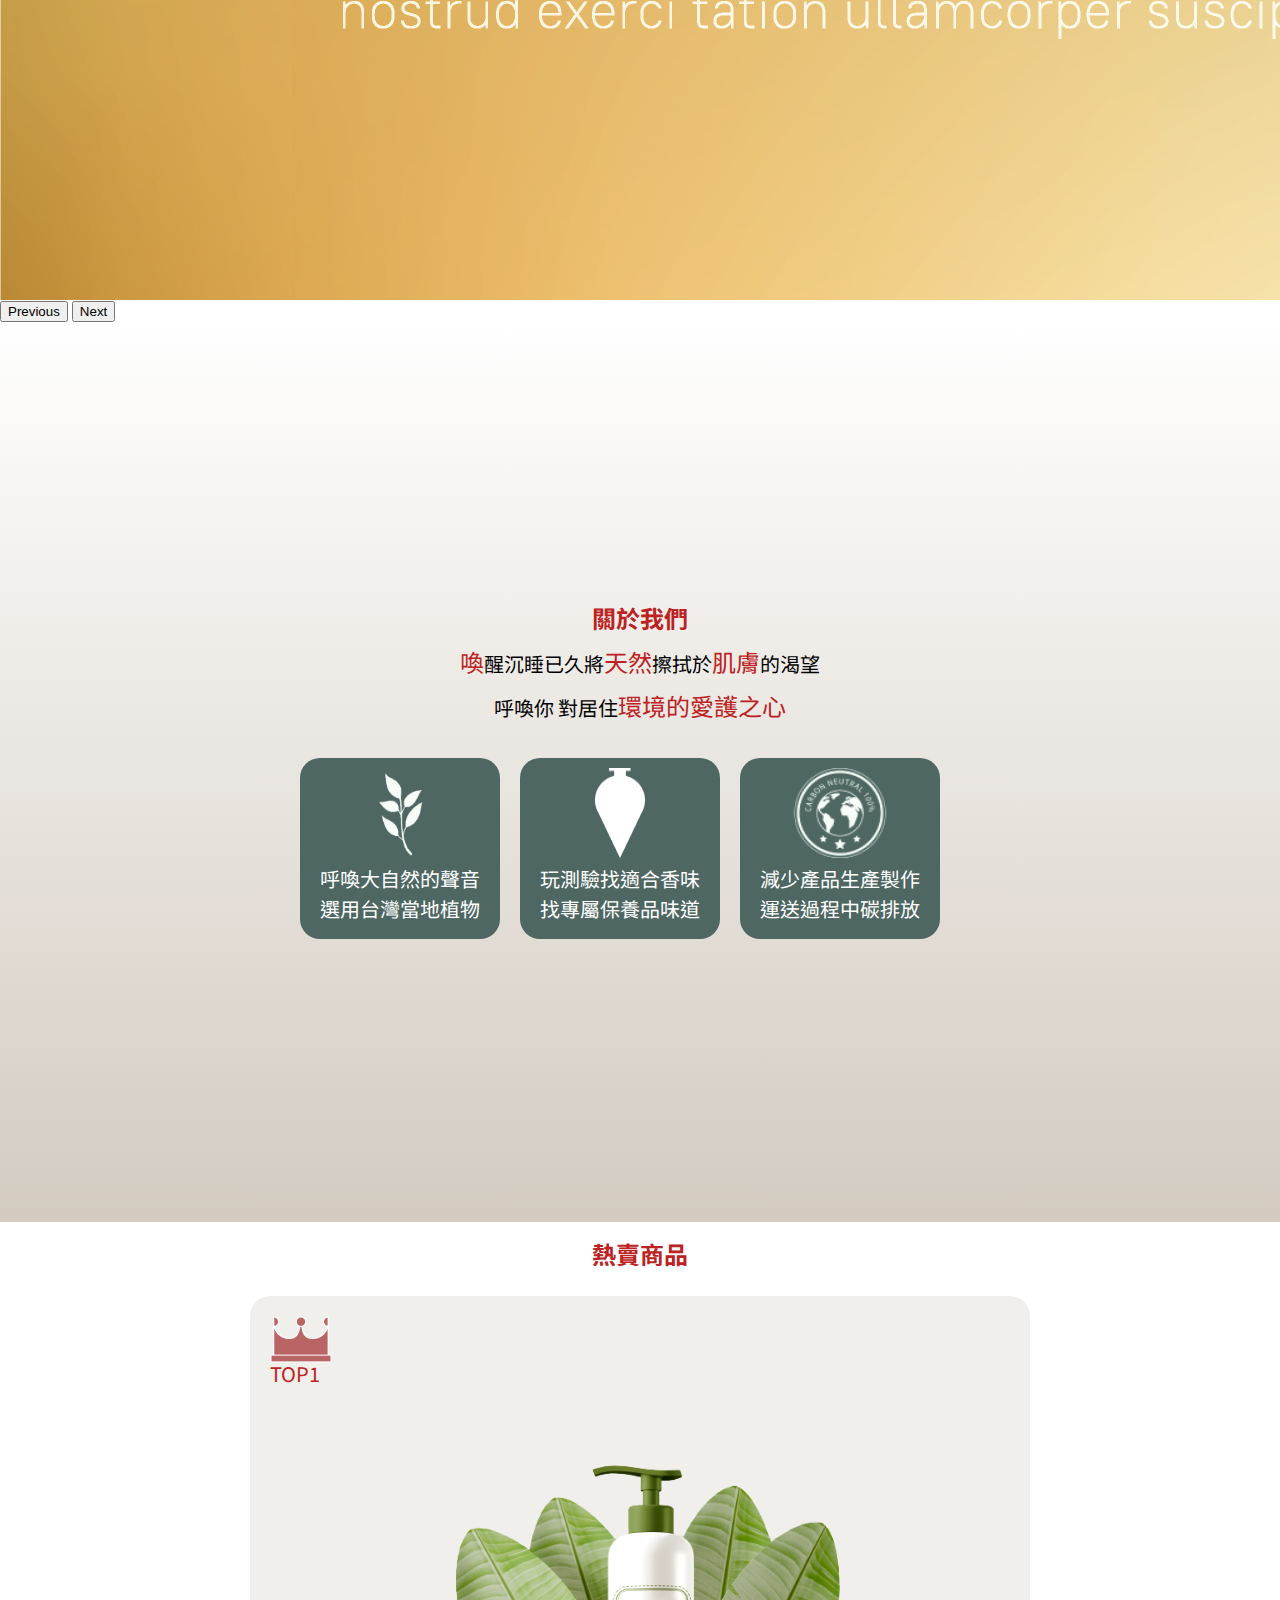
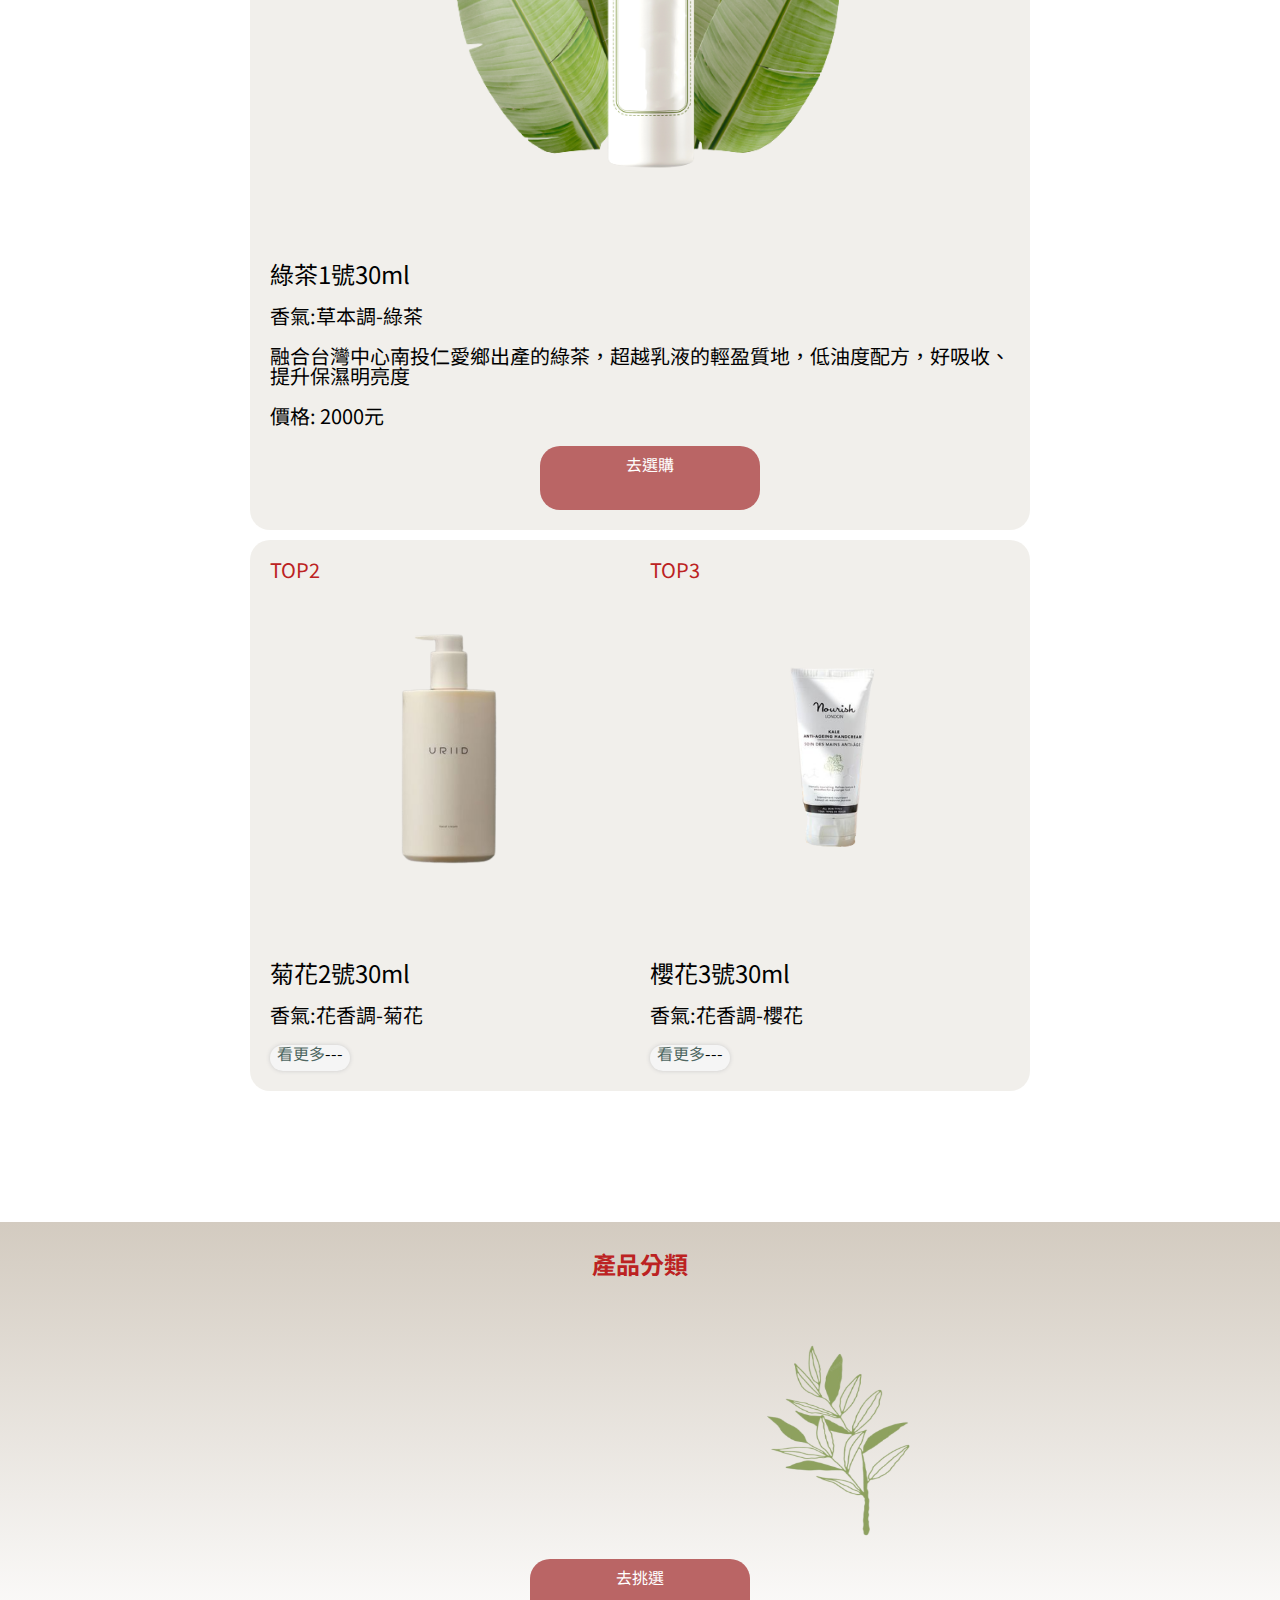
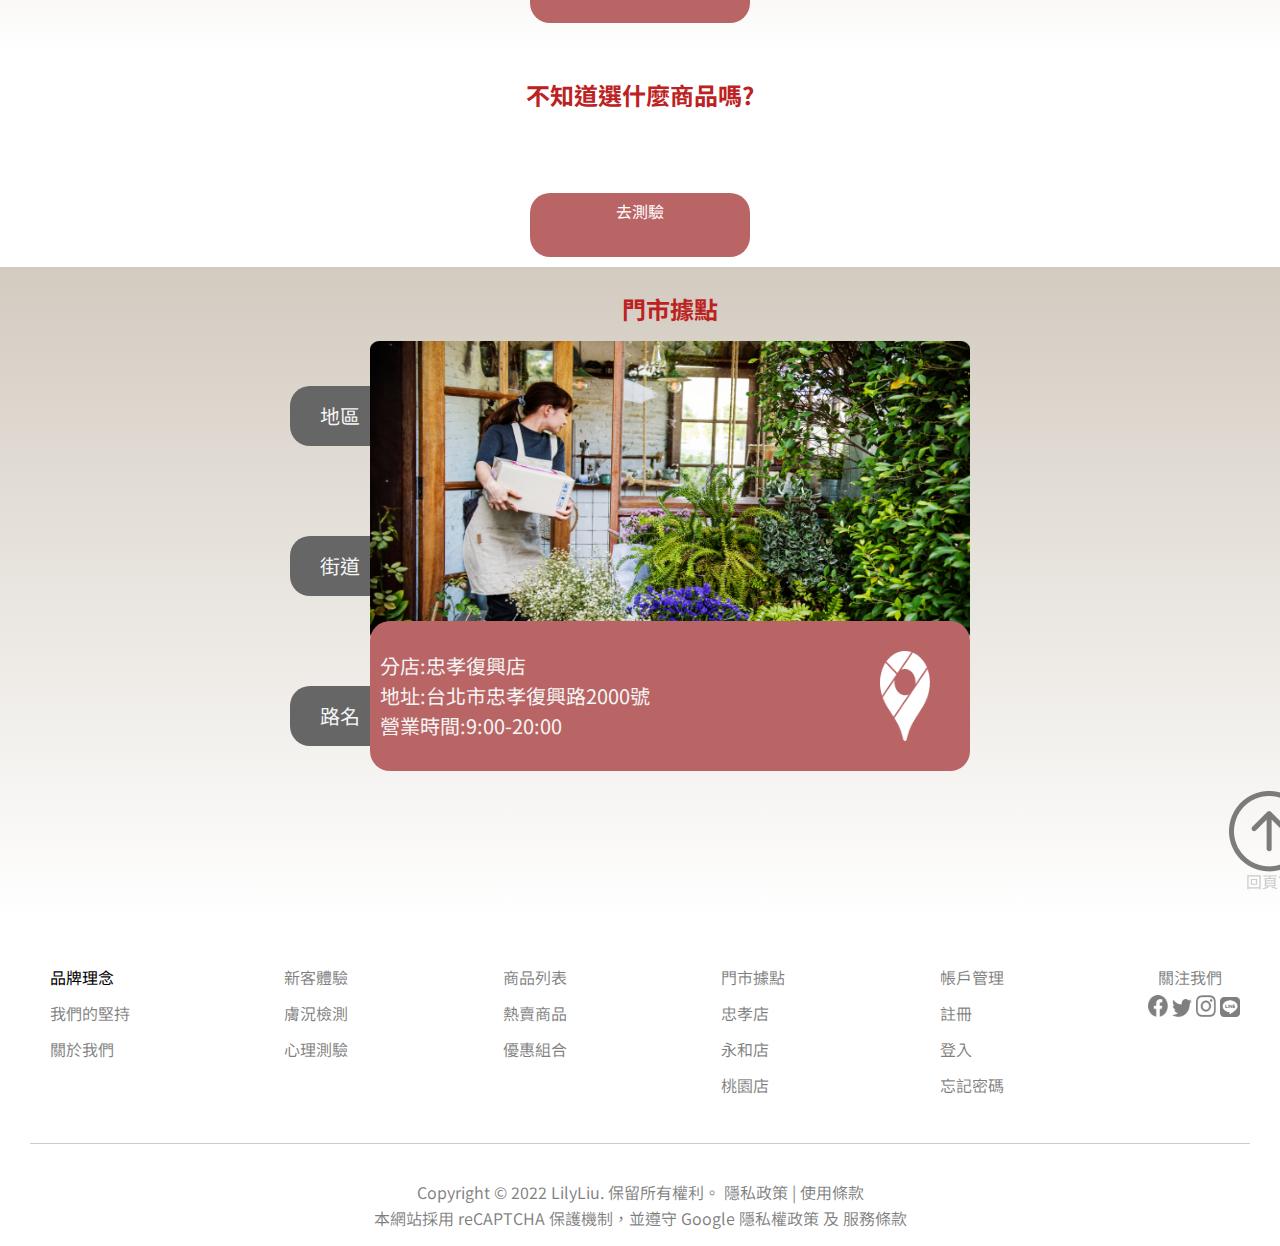
==== commit 6b9050c3: "complete product_list html & css" ====
--- a/index.html
+++ b/index.html
@@ -7,10 +7,10 @@
     <title>喚彼膚|喚醒你的每一寸的肌膚</title>
     <link rel="stylesheet" href="reset.css">
     <link rel="stylesheet" href="mainpage.css">
+    <link rel="stylesheet" href="css_var.css">
     <link href="https://cdn.jsdelivr.net/npm/bootstrap@5.2.1/dist/css/bootstrap.min.css" rel="stylesheet" integrity="sha384-iYQeCzEYFbKjA/T2uDLTpkwGzCiq6soy8tYaI1GyVh/UjpbCx/TYkiZhlZB6+fzT" crossorigin="anonymous">
     <link rel="stylesheet" href="https://cdnjs.cloudflare.com/ajax/libs/OwlCarousel2/2.3.4/assets/owl.carousel.min.css" integrity="sha512-tS3S5qG0BlhnQROyJXvNjeEM4UpMXHrQfTGmbQ1gKmelCxlSEBUaxhRBj/EFTzpbP4RVSrpEikbmdJobCvhE3g==" crossorigin="anonymous" referrerpolicy="no-referrer" /> 
     <link rel="stylesheet" href="https://cdnjs.cloudflare.com/ajax/libs/OwlCarousel2/2.3.4/assets/owl.theme.default.min.css" integrity="sha512-OTcub78R3msOCtY3Tc6FzeDJ8N9qvQn1Ph49ou13xgA9VsH9+LRxoFU6EqLhW4+PKRfU+/HReXmSZXHEkpYoOA==" crossorigin="anonymous" referrerpolicy="no-referrer" />
-    <link rel="stylesheet" href="css_var.css">
     
    
 
@@ -27,7 +27,7 @@
                     </div>
                     <div class="wrap">
                         <li class="nav_item"><a href="new_customer_page.html">新客體驗</a></li>
-                        <li class="nav_item"><a href="#">產品列表</a></li>
+                        <li class="nav_item"><a href="#">商品列表</a></li>
                         <li class="nav_item"><a href="#">品牌理念</a></li>
                         <li class="nav_item"><a href="#">認識小農</a></li>
                         <li class="nav_item"><a href=""><img src="img/mainPage/cart.png" alt=""></a></li>
@@ -253,34 +253,34 @@
     <footer>
         <div class="footer_wrap">
             <div class="brand_core">
-                <div class="title">品牌理念</div>
+                <div class="title">品牌理念<a href=""></a></div>
                 <div class=""><a href="">我們的堅持</a></div>
                 <div class=""><a href="">關於我們</a></div>
             </div>
             <div class="new_customer">
-                <div class="title">新客體驗</div>
+                <div class="title"><a href="">新客體驗</a></div>
                 <div class=""><a href="new_customer_page.html">膚況檢測</a></div>
                 <div class=""><a href="new_customer_page.html">心理測驗</a></div>
             </div>
             <div class="product_list">
-                <div class="title">商品列表</div>
+                <div class="title"><a href="">商品列表</a></div>
                 <div class=""><a href="">熱賣商品</a></div>
                 <div class=""><a href="">優惠組合</a></div>
             </div>
             <div class="store_info">
-                <div class="title">門市據點</div>
+                <div class="title"><a href="">門市據點</a></div>
                 <div class=""><a href="">忠孝店</a></div>
                 <div class=""><a href="">永和店</a></div>
                 <div class=""><a href="">桃園店</a></div>
             </div>
             <div class="account">
-                <div class="title">帳戶管理</div>
+                <div class="title"><a href="">帳戶管理</a></div>
                 <div class=""><a href="">註冊</a></div>
                 <div class=""><a href="">登入</a></div>
                 <div class=""><a href="">忘記密碼</a></div>
             </div>
             <div class="follow_us">
-                <div class="">關注我們</div>
+                <div class=""><a href="">關注我們</a></div>
                 <img src="img/mainPage/facebook _icon.png">
                 <img src="img/mainPage/twitter_ icon.png">
                 <img src="img/mainPage/instagram_icon.png">
--- a/mainpage.css
+++ b/mainpage.css
@@ -48,9 +48,31 @@
     box-sizing: border-box;
     /* line-height: 70px;  */
 }
+.wrap .nav_item:nth-child(1):hover,
+.wrap .nav_item:nth-child(2):hover,
+.wrap .nav_item:nth-child(3):hover,
+.wrap .nav_item:nth-child(4):hover
+{
+    display: inline-block;
+    width: 100px;
+    line-height: 60px;
+    background-color: var(--hover-color);
+    border-radius: 20px;
+    box-shadow: 0 2px 4px #BC2222;
+
+}
+.wrap .nav_item:nth-child(1):hover a,
+.wrap .nav_item:nth-child(2):hover a,
+.wrap .nav_item:nth-child(3):hover a,
+.wrap .nav_item:nth-child(4):hover a
+{
+ color:#f5f5f5 ;
+ text-shadow: 0 0 4px #00000080;
+}
 .nav_item a{
     color:var(--nav-font-color) ;
     text-decoration: none;
+    
 }
 .wrap li:nth-child(5),
 .wrap li:nth-child(6){
@@ -93,7 +115,7 @@
 }
 .banner .button_primary{
     position: absolute;
-    top :600px;  
+    top :500px;  
     left :100px;
 }
 /*about*/
--- a/css_var.css
+++ b/css_var.css
@@ -32,7 +32,7 @@
 
       /*not-important-color*/
     --breadcrumb-color: #f5f5f5;
-    --hover-color:#FFBA00;
+    --hover-color: #D3CBC050;
 
     /*tag-color*/
     --tag-color:#E4DFD8;
